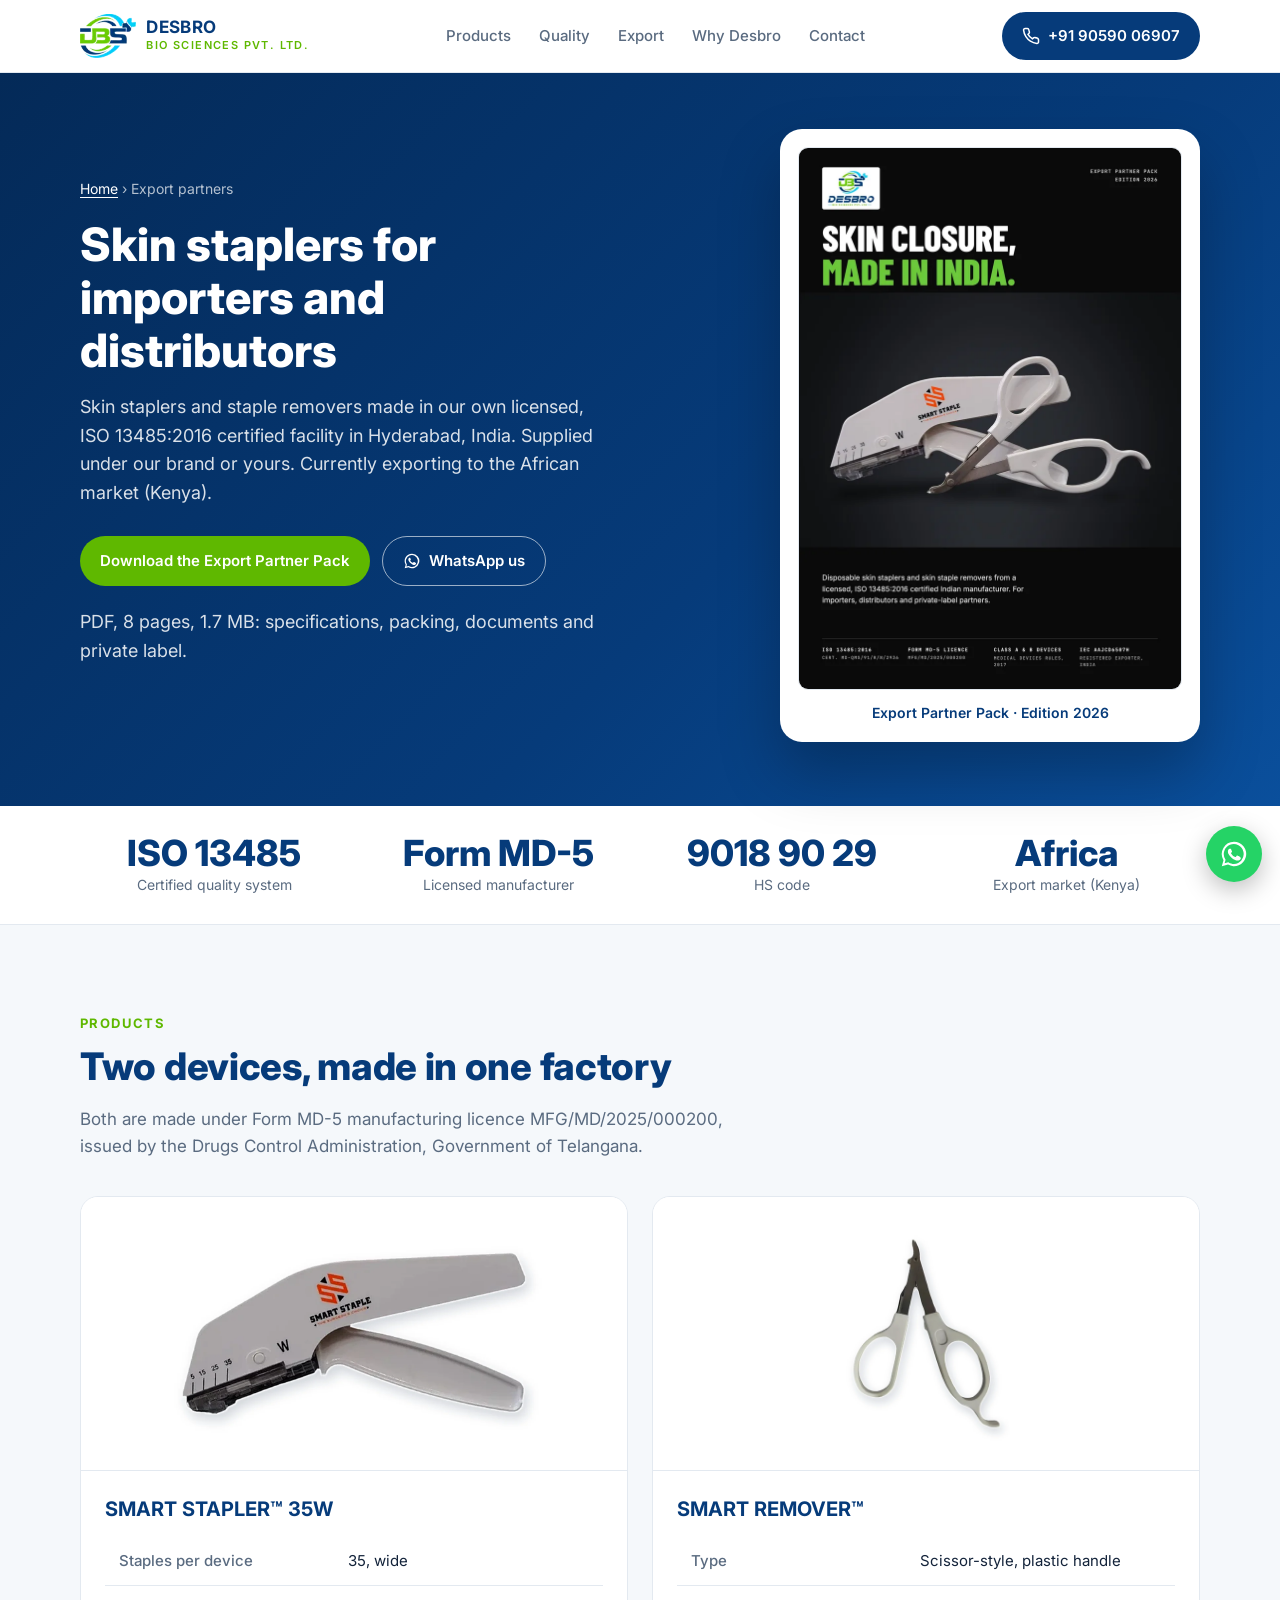
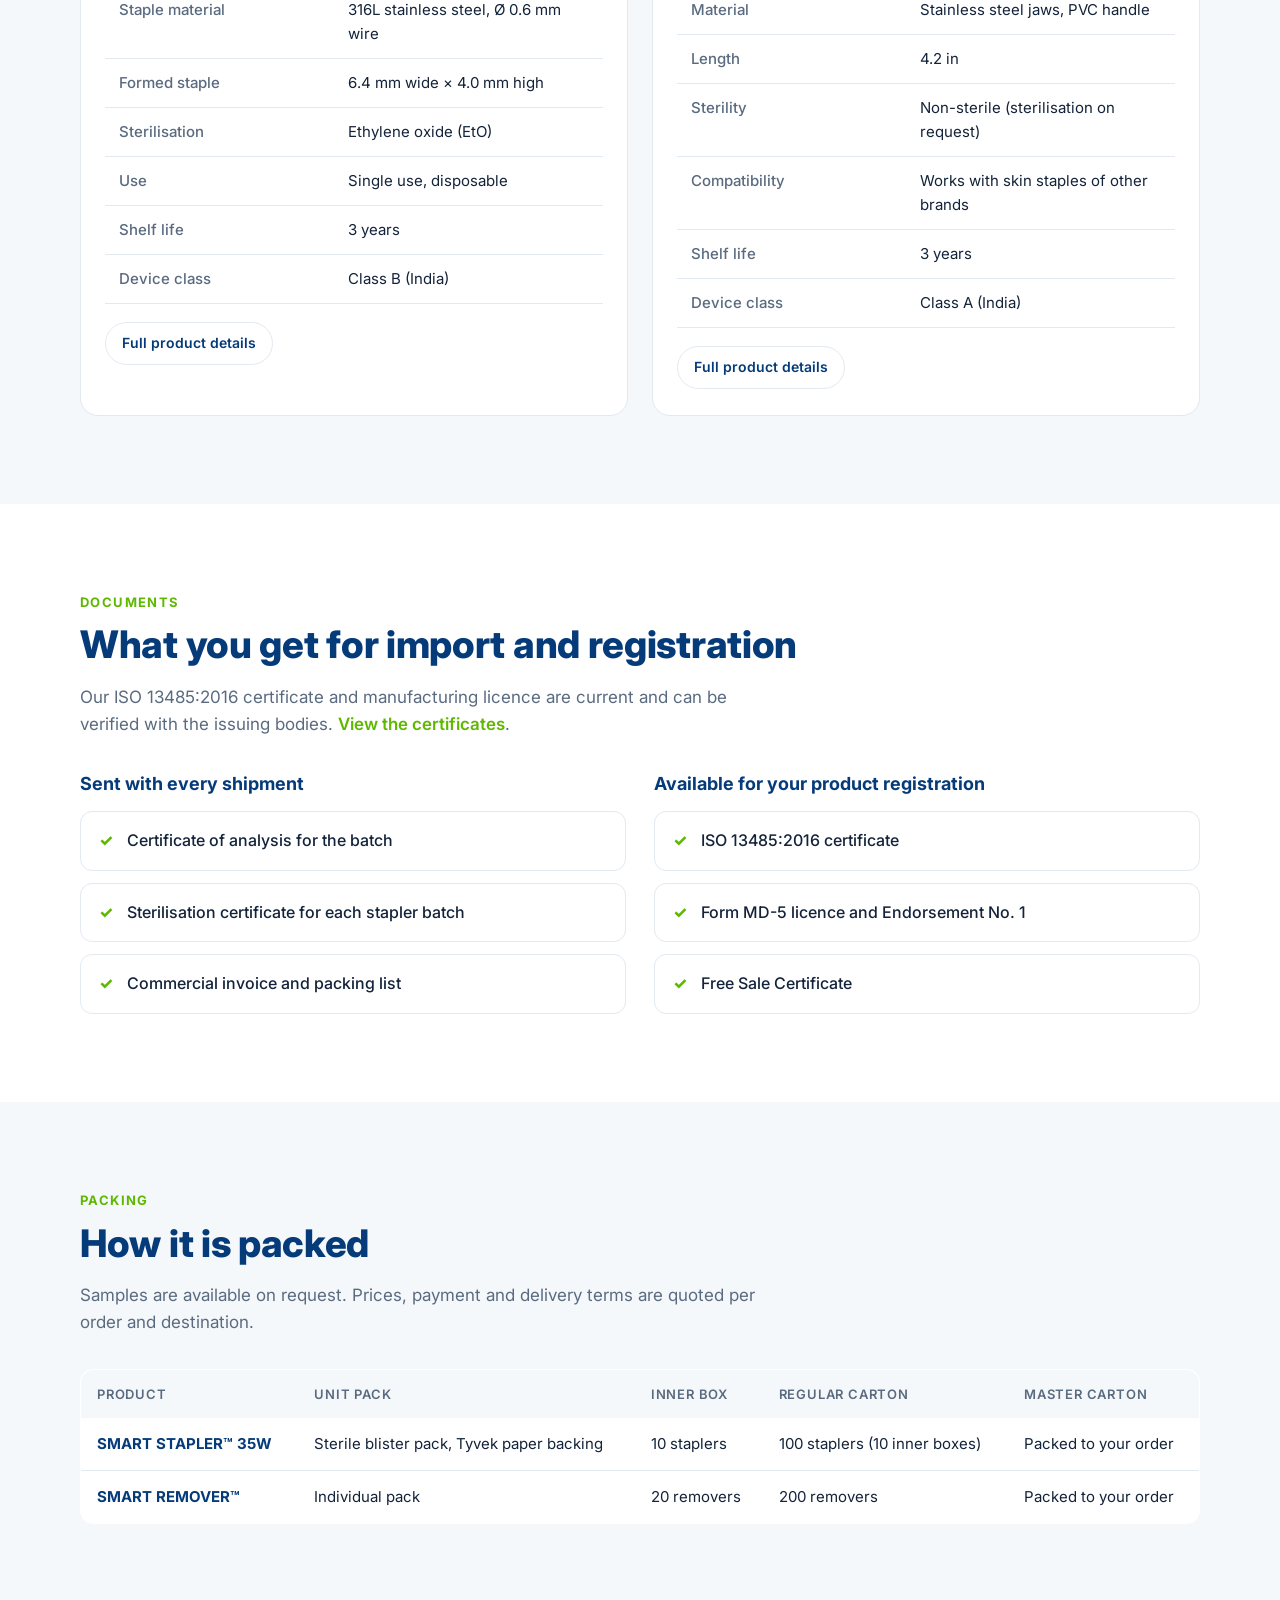
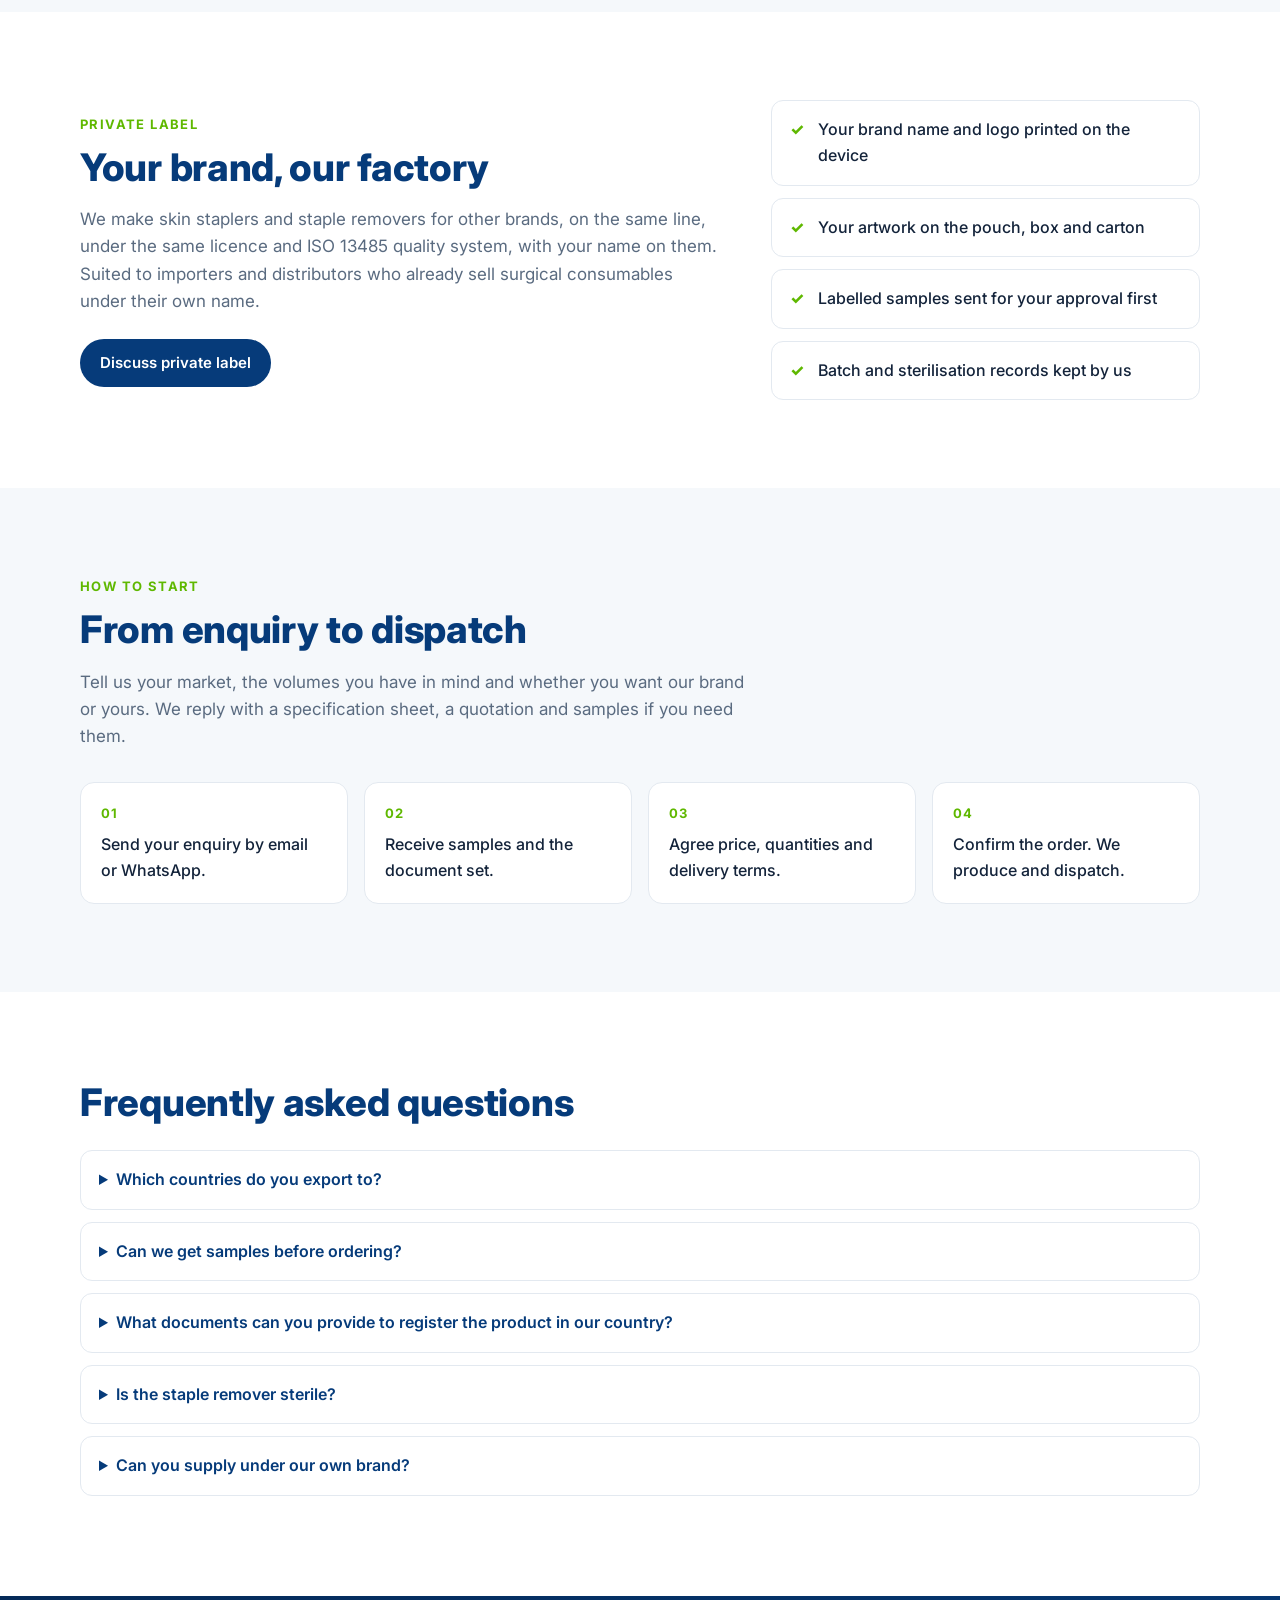
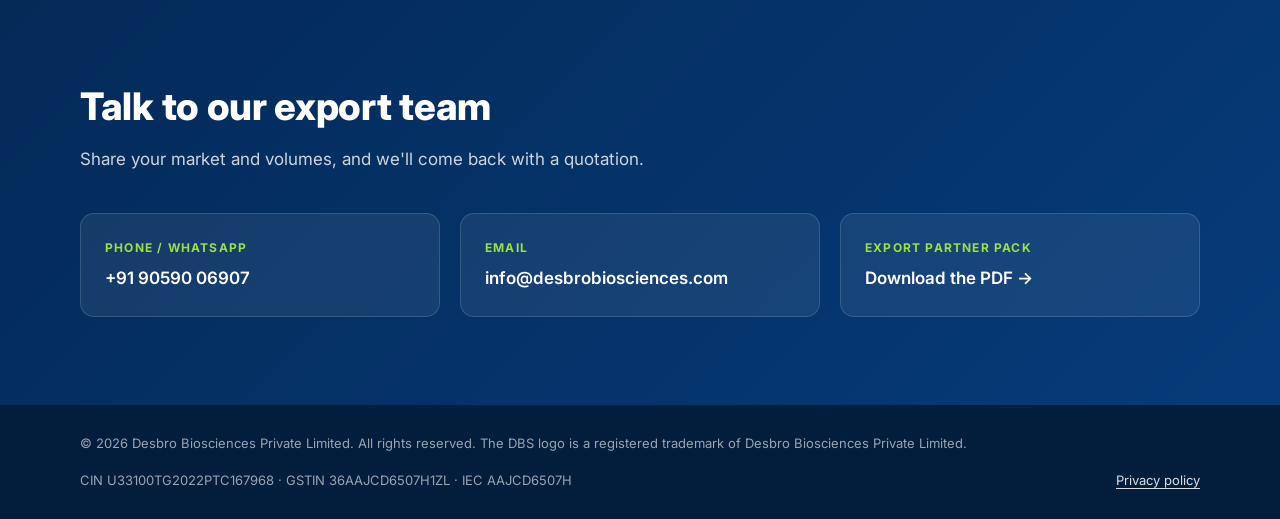
==== export/index.html @ ab7e8f8b "Add export page and partner pack; update specs from the Export Partner Pack - New /export/ page, Exp" ====
<!DOCTYPE html>
<html lang="en">
<head>
<meta charset="utf-8">
<meta name="viewport" content="width=device-width, initial-scale=1">
<title>Skin Stapler Exporter from India | Export Partners | Desbro Biosciences</title>
<meta name="description" content="Skin staplers and skin staple removers for importers and distributors, from a licensed, ISO 13485:2016 certified manufacturer in Hyderabad, India. Specifications, packing, export documents and private label.">
<link rel="canonical" href="https://desbrobiosciences.com/export/">
<meta property="og:title" content="Export partners | Desbro Biosciences">
<meta property="og:description" content="Skin staplers and staple removers from a licensed, ISO 13485:2016 certified Indian manufacturer. Download the Export Partner Pack.">
<meta property="og:url" content="https://desbrobiosciences.com/export/">
<meta property="og:type" content="website">
<meta property="og:image" content="https://desbrobiosciences.com/img/og-image.jpg">
<meta property="og:image:width" content="1200">
<meta property="og:image:height" content="630">
<meta name="twitter:card" content="summary_large_image">
<link rel="icon" href="/img/mark.webp">
<link rel="preconnect" href="https://fonts.googleapis.com">
<link rel="preconnect" href="https://fonts.gstatic.com" crossorigin>
<link href="https://fonts.googleapis.com/css2?family=Inter:wght@400;500;600;700;800&display=swap" rel="stylesheet">
<link rel="stylesheet" href="/style.css">
<script type="application/ld+json">{"@context":"https://schema.org","@type":"BreadcrumbList","itemListElement":[{"@type":"ListItem","position":1,"name":"Home","item":"https://desbrobiosciences.com/"},{"@type":"ListItem","position":2,"name":"Export partners","item":"https://desbrobiosciences.com/export/"}]}</script>
<style>
/* Export page only */
.x-dl{display:flex;gap:18px;align-items:center;margin-top:22px;font-size:14px;color:rgba(255,255,255,.7)}
.x-cover{background:#fff;border-radius:22px;padding:18px;box-shadow:0 30px 60px rgba(0,0,0,.25);display:block;max-width:420px;justify-self:end;transition:transform .2s}
.x-cover:hover{transform:translateY(-3px)}
.x-cover img{border-radius:10px;border:1px solid var(--line);width:100%}
.x-cover span{display:block;text-align:center;font-size:14px;font-weight:600;color:var(--navy);padding-top:12px}
.stats.x-facts span{display:block}
.x-pspec{margin-top:6px}
.x-pspec th{width:46%}
.x-note{font-size:14px;color:var(--muted);margin-top:14px}
.x-two{display:grid;grid-template-columns:1fr 1fr;gap:28px;margin-top:32px}
.x-two h3{font-size:18px;color:var(--navy);margin-bottom:12px}
.x-pack{width:100%;border-collapse:collapse;margin-top:32px;font-size:15px;background:#fff;border:1px solid var(--line);border-radius:14px;overflow:hidden}
.x-pack th,.x-pack td{padding:14px 16px;border-bottom:1px solid var(--line);text-align:left;vertical-align:top}
.x-pack thead th{background:var(--bg);font-size:13px;letter-spacing:.8px;text-transform:uppercase;color:var(--muted);font-weight:600}
.x-pack tbody th{color:var(--navy);font-weight:700}
.x-pack tr:last-child th,.x-pack tr:last-child td{border-bottom:0}
.x-steps{list-style:none;display:grid;grid-template-columns:repeat(4,1fr);gap:16px;margin-top:32px;counter-reset:s}
.x-steps li{border:1px solid var(--line);border-radius:14px;padding:20px;background:#fff;counter-increment:s;color:var(--ink);font-weight:500}
.x-steps li::before{content:"0" counter(s);display:block;font-size:13px;font-weight:700;letter-spacing:1px;color:var(--green);margin-bottom:8px}
.x-link{color:var(--green);font-weight:600}
@media(max-width:860px){.x-steps{grid-template-columns:1fr 1fr}.x-cover{justify-self:start;max-width:320px}}
@media(max-width:760px){.x-cover{max-width:230px;padding:10px;border-radius:16px}.x-cover span{font-size:12px;padding-top:8px}.x-two{grid-template-columns:1fr}
 .x-pack thead{display:none}.x-pack,.x-pack tbody,.x-pack tr,.x-pack th,.x-pack td{display:block;width:100%}
 .x-pack tr{padding:14px 16px;border-bottom:1px solid var(--line)}.x-pack th,.x-pack td{border:0;padding:2px 0}
 .x-pack td::before{content:attr(data-l)": ";color:var(--muted)}}
@media(max-width:520px){.x-steps{grid-template-columns:1fr}}
</style>
</head>
<body>
<header>
  <div class="wrap nav">
    <a class="brand" href="/"><img src="/img/mark.webp" alt="Desbro Biosciences logo"><div><b>DESBRO</b><small>Bio Sciences Pvt. Ltd.</small></div></a>
    <nav class="links" id="siteNav"><a href="/#products">Products</a><a href="/#quality">Quality</a><a href="/export/" aria-current="page">Export</a><a href="/#why">Why Desbro</a><a href="/#contact">Contact</a><a class="nav-mail" href="mailto:info@desbrobiosciences.com">Email us</a></nav>
    <div class="hq"><a class="hq-btn" href="tel:+919059006907" aria-label="Call Desbro"><svg viewBox="0 0 24 24" fill="none" stroke="currentColor" stroke-width="2" aria-hidden="true"><path d="M22 16.9v3a2 2 0 0 1-2.2 2 19.8 19.8 0 0 1-8.6-3.1 19.5 19.5 0 0 1-6-6A19.8 19.8 0 0 1 2.1 4.2 2 2 0 0 1 4.1 2h3a2 2 0 0 1 2 1.7c.1.9.4 1.8.7 2.7a2 2 0 0 1-.5 2.1L8 9.8a16 16 0 0 0 6 6l1.3-1.3a2 2 0 0 1 2.1-.4c.9.3 1.8.6 2.7.7a2 2 0 0 1 1.7 2z"/></svg></a><a class="hq-btn hq-wa" href="https://wa.me/919059006907?text=Hi%2C%20I%27m%20an%20importer%2Fdistributor%20interested%20in%20Desbro%20skin%20staplers%20for%20export." target="_blank" rel="noopener" aria-label="WhatsApp Desbro"><svg viewBox="0 0 32 32" aria-hidden="true"><path d="M16 3a13 13 0 0 0-11.2 19.6L3 29l6.6-1.7A13 13 0 1 0 16 3zm0 23.6c-2 0-4-.6-5.7-1.6l-.4-.2-3.9 1 1-3.8-.3-.4A10.6 10.6 0 1 1 16 26.6zm5.8-7.9c-.3-.2-1.9-.9-2.2-1-.3-.1-.5-.2-.7.2l-1 1.2c-.2.2-.4.2-.7.1a8.7 8.7 0 0 1-4.3-3.8c-.3-.6.3-.5 1-1.7.1-.2 0-.4 0-.5l-1-2.4c-.3-.6-.5-.5-.7-.5h-.6c-.2 0-.6.1-.9.4-.3.3-1.2 1.1-1.2 2.8s1.2 3.2 1.4 3.5c.2.2 2.4 3.7 5.8 5.1 2.2.9 3 1 4.1.8.7-.1 1.9-.8 2.2-1.5.3-.7.3-1.4.2-1.5l-.6-.4z"/></svg></a><button type="button" class="menu-btn" aria-label="Open menu" aria-expanded="false" aria-controls="siteNav"><span></span><span></span><span></span></button></div>
    <a class="btn btn-p" href="tel:+919059006907"><svg viewBox="0 0 24 24" fill="none" stroke="currentColor" stroke-width="2"><path d="M22 16.9v3a2 2 0 0 1-2.2 2 19.8 19.8 0 0 1-8.6-3.1 19.5 19.5 0 0 1-6-6A19.8 19.8 0 0 1 2.1 4.2 2 2 0 0 1 4.1 2h3a2 2 0 0 1 2 1.7c.1.9.4 1.8.7 2.7a2 2 0 0 1-.5 2.1L8 9.8a16 16 0 0 0 6 6l1.3-1.3a2 2 0 0 1 2.1-.4c.9.3 1.8.6 2.7.7a2 2 0 0 1 1.7 2z"/></svg><span>+91 90590 06907</span></a>
  </div>
</header>

<main>
<div class="phero">
  <div class="wrap">
    <div>
      <nav class="crumbs" aria-label="Breadcrumb"><a href="/">Home</a> › Export partners</nav>
      <h1>Skin staplers for importers and distributors</h1>
      <p>Skin staplers and staple removers made in our own licensed, ISO 13485:2016 certified facility in Hyderabad, India. Supplied under our brand or yours. Currently exporting to the African market (Kenya).</p>
      <div class="cta">
        <a class="btn btn-g" href="/docs/Desbro-Export-Partner-Pack.pdf" target="_blank" rel="noopener" download>Download the Export Partner Pack</a>
        <a class="btn btn-o" href="https://wa.me/919059006907?text=Hi%2C%20I%27m%20an%20importer%2Fdistributor%20interested%20in%20Desbro%20skin%20staplers%20for%20export." target="_blank" rel="noopener"><svg class="wai" viewBox="0 0 32 32" fill="currentColor" aria-hidden="true"><path d="M16 3a13 13 0 0 0-11.2 19.6L3 29l6.6-1.7A13 13 0 1 0 16 3zm0 23.6c-2 0-4-.6-5.7-1.6l-.4-.2-3.9 1 1-3.8-.3-.4A10.6 10.6 0 1 1 16 26.6zm5.8-7.9c-.3-.2-1.9-.9-2.2-1-.3-.1-.5-.2-.7.2l-1 1.2c-.2.2-.4.2-.7.1a8.7 8.7 0 0 1-4.3-3.8c-.3-.6.3-.5 1-1.7.1-.2 0-.4 0-.5l-1-2.4c-.3-.6-.5-.5-.7-.5h-.6c-.2 0-.6.1-.9.4-.3.3-1.2 1.1-1.2 2.8s1.2 3.2 1.4 3.5c.2.2 2.4 3.7 5.8 5.1 2.2.9 3 1 4.1.8.7-.1 1.9-.8 2.2-1.5.3-.7.3-1.4.2-1.5l-.6-.4z"/></svg>WhatsApp us</a>
      </div>
      <p class="x-dl">PDF, 8 pages, 1.7 MB: specifications, packing, documents and private label.</p>
    </div>
    <a class="x-cover" href="/docs/Desbro-Export-Partner-Pack.pdf" target="_blank" rel="noopener"><img src="/img/export-pack-cover.webp" alt="Cover of the Desbro Export Partner Pack, Edition 2026" width="384" height="543"><span>Export Partner Pack · Edition 2026</span></a>
  </div>
</div>

<div class="stats x-facts">
  <div class="wrap">
    <div><b>ISO 13485</b><span>Certified quality system</span></div>
    <div><b>Form MD-5</b><span>Licensed manufacturer</span></div>
    <div><b>9018 90 29</b><span>HS code</span></div>
    <div><b>Africa</b><span>Export market (Kenya)</span></div>
  </div>
</div>

<section class="products">
  <div class="wrap">
    <div class="eyebrow">Products</div>
    <h2>Two devices, made in one factory</h2>
    <p class="lead">Both are made under Form MD-5 manufacturing licence MFG/MD/2025/000200, issued by the Drugs Control Administration, Government of Telangana.</p>
    <div class="pgrid">
      <article class="pcard">
        <div class="pimgs one"><img src="/img/smart-stapler-wide.webp" alt="Desbro SMART STAPLER™ 35W skin stapler" loading="lazy"></div>
        <div class="b">
          <h3><a href="/skin-stapler/">SMART STAPLER™ 35W</a></h3>
          <table class="spec x-pspec"><tbody>
            <tr><th>Staples per device</th><td>35, wide</td></tr>
            <tr><th>Staple material</th><td>316L stainless steel, Ø 0.6 mm wire</td></tr>
            <tr><th>Formed staple</th><td>6.4 mm wide × 4.0 mm high</td></tr>
            <tr><th>Sterilisation</th><td>Ethylene oxide (EtO)</td></tr>
            <tr><th>Use</th><td>Single use, disposable</td></tr>
            <tr><th>Shelf life</th><td>3 years</td></tr>
            <tr><th>Device class</th><td>Class B (India)</td></tr>
          </tbody></table>
          <div class="pact"><a class="btn btn-l sm" href="/skin-stapler/">Full product details</a></div>
        </div>
      </article>
      <article class="pcard">
        <div class="pimgs one"><img src="/img/staple-remover-2.webp" alt="Desbro SMART REMOVER™ skin staple remover" loading="lazy"></div>
        <div class="b">
          <h3><a href="/skin-staple-remover/">SMART REMOVER™</a></h3>
          <table class="spec x-pspec"><tbody>
            <tr><th>Type</th><td>Scissor-style, plastic handle</td></tr>
            <tr><th>Material</th><td>Stainless steel jaws, PVC handle</td></tr>
            <tr><th>Length</th><td>4.2 in</td></tr>
            <tr><th>Sterility</th><td>Non-sterile (sterilisation on request)</td></tr>
            <tr><th>Compatibility</th><td>Works with skin staples of other brands</td></tr>
            <tr><th>Shelf life</th><td>3 years</td></tr>
            <tr><th>Device class</th><td>Class A (India)</td></tr>
          </tbody></table>
          <div class="pact"><a class="btn btn-l sm" href="/skin-staple-remover/">Full product details</a></div>
        </div>
      </article>
    </div>
  </div>
</section>

<section>
  <div class="wrap">
    <div class="eyebrow">Documents</div>
    <h2>What you get for import and registration</h2>
    <p class="lead">Our ISO 13485:2016 certificate and manufacturing licence are current and can be verified with the issuing bodies. <a class="x-link" href="/#quality">View the certificates</a>.</p>
    <div class="x-two">
      <div>
        <h3>Sent with every shipment</h3>
        <ul class="ticks">
          <li>Certificate of analysis for the batch</li>
          <li>Sterilisation certificate for each stapler batch</li>
          <li>Commercial invoice and packing list</li>
        </ul>
      </div>
      <div>
        <h3>Available for your product registration</h3>
        <ul class="ticks">
          <li>ISO 13485:2016 certificate</li>
          <li>Form MD-5 licence and Endorsement No. 1</li>
          <li>Free Sale Certificate</li>
        </ul>
      </div>
    </div>
  </div>
</section>

<section class="soft">
  <div class="wrap">
    <div class="eyebrow">Packing</div>
    <h2>How it is packed</h2>
    <p class="lead">Samples are available on request. Prices, payment and delivery terms are quoted per order and destination.</p>
    <table class="x-pack">
      <thead><tr><th>Product</th><th>Unit pack</th><th>Inner box</th><th>Regular carton</th><th>Master carton</th></tr></thead>
      <tbody>
        <tr><th>SMART STAPLER™ 35W</th><td data-l="Unit pack">Sterile blister pack, Tyvek paper backing</td><td data-l="Inner box">10 staplers</td><td data-l="Regular carton">100 staplers (10 inner boxes)</td><td data-l="Master carton">Packed to your order</td></tr>
        <tr><th>SMART REMOVER™</th><td data-l="Unit pack">Individual pack</td><td data-l="Inner box">20 removers</td><td data-l="Regular carton">200 removers</td><td data-l="Master carton">Packed to your order</td></tr>
      </tbody>
    </table>
  </div>
</section>

<section id="private-label">
  <div class="wrap oem">
    <div>
      <div class="eyebrow">Private label</div>
      <h2>Your brand, our factory</h2>
      <p class="lead">We make skin staplers and staple removers for other brands, on the same line, under the same licence and ISO 13485 quality system, with your name on them. Suited to importers and distributors who already sell surgical consumables under their own name.</p>
      <a class="btn btn-p" href="mailto:info@desbrobiosciences.com?subject=Private%20label%20enquiry">Discuss private label</a>
    </div>
    <ul class="ticks">
      <li>Your brand name and logo printed on the device</li>
      <li>Your artwork on the pouch, box and carton</li>
      <li>Labelled samples sent for your approval first</li>
      <li>Batch and sterilisation records kept by us</li>
    </ul>
  </div>
</section>

<section class="soft">
  <div class="wrap">
    <div class="eyebrow">How to start</div>
    <h2>From enquiry to dispatch</h2>
    <p class="lead">Tell us your market, the volumes you have in mind and whether you want our brand or yours. We reply with a specification sheet, a quotation and samples if you need them.</p>
    <ol class="x-steps">
      <li>Send your enquiry by email or WhatsApp.</li>
      <li>Receive samples and the document set.</li>
      <li>Agree price, quantities and delivery terms.</li>
      <li>Confirm the order. We produce and dispatch.</li>
    </ol>
  </div>
</section>

<section>
  <div class="wrap">
    <h2>Frequently asked questions</h2>
    <div class="faq" style="margin-top:24px">
      <details><summary>Which countries do you export to?</summary><p>We export to the African market, currently to Kenya. We welcome enquiries from importers and distributors in other markets. Tell us your country and requirements.</p></details>
      <details><summary>Can we get samples before ordering?</summary><p>Yes. Samples are available on request, along with the document set for evaluation.</p></details>
      <details><summary>What documents can you provide to register the product in our country?</summary><p>Copies of our ISO 13485:2016 certificate, Form MD-5 manufacturing licence and endorsement, and a Free Sale Certificate. A certificate of analysis and a sterilisation certificate are sent with every stapler batch.</p></details>
      <details><summary>Is the staple remover sterile?</summary><p>The SMART REMOVER™ is supplied non-sterile as standard. Sterilisation can be done on request.</p></details>
      <details><summary>Can you supply under our own brand?</summary><p>Yes. We print your brand and logo on the device and your artwork on the pouch, box and carton. Manufacturer details stay on the label as the regulations require.</p></details>
    </div>
  </div>
</section>

<section id="enquire" class="contact">
  <div class="wrap">
    <h2>Talk to our export team</h2>
    <p class="lead">Share your market and volumes, and we'll come back with a quotation.</p>
    <div class="cgrid">
      <a class="citem" href="https://wa.me/919059006907?text=Hi%2C%20I%27m%20an%20importer%2Fdistributor%20interested%20in%20Desbro%20skin%20staplers%20for%20export." target="_blank" rel="noopener"><small>Phone / WhatsApp</small><b>+91 90590 06907</b></a>
      <a class="citem" href="mailto:info@desbrobiosciences.com?subject=Export%20enquiry"><small>Email</small><b>info@desbrobiosciences.com</b></a>
      <a class="citem" href="/docs/Desbro-Export-Partner-Pack.pdf" target="_blank" rel="noopener"><small>Export Partner Pack</small><b>Download the PDF →</b></a>
    </div>
  </div>
</section>
</main>

<footer>
  <div class="wrap">
    <span>© <span id="y">2026</span> Desbro Biosciences Private Limited. All rights reserved. The DBS logo is a registered trademark of Desbro Biosciences Private Limited.</span>
    <span>CIN U33100TG2022PTC167968 · GSTIN 36AAJCD6507H1ZL · IEC AAJCD6507H</span>
    <span><a href="/privacy-policy/">Privacy policy</a></span>
  </div>
</footer>
<a class="wa" href="https://wa.me/919059006907?text=Hi%2C%20I%27m%20an%20importer%2Fdistributor%20interested%20in%20Desbro%20skin%20staplers%20for%20export." target="_blank" rel="noopener" aria-label="Chat on WhatsApp"><svg viewBox="0 0 32 32"><path d="M16 3a13 13 0 0 0-11.2 19.6L3 29l6.6-1.7A13 13 0 1 0 16 3zm0 23.6c-2 0-4-.6-5.7-1.6l-.4-.2-3.9 1 1-3.8-.3-.4A10.6 10.6 0 1 1 16 26.6zm5.8-7.9c-.3-.2-1.9-.9-2.2-1-.3-.1-.5-.2-.7.2l-1 1.2c-.2.2-.4.2-.7.1a8.7 8.7 0 0 1-4.3-3.8c-.3-.6.3-.5 1-1.7.1-.2 0-.4 0-.5l-1-2.4c-.3-.6-.5-.5-.7-.5h-.6c-.2 0-.6.1-.9.4-.3.3-1.2 1.1-1.2 2.8s1.2 3.2 1.4 3.5c.2.2 2.4 3.7 5.8 5.1 2.2.9 3 1 4.1.8.7-.1 1.9-.8 2.2-1.5.3-.7.3-1.4.2-1.5l-.6-.4z"/></svg></a>
<script>document.getElementById('y').textContent=new Date().getFullYear();</script>
<script src="/site.js" defer></script>
</body>
</html>
---- style.css ----
:root{--navy:#063b7a;--navy-d:#042a58;--green:#5fb800;--cyan:#00b8ec;--ink:#13233a;--muted:#5a6b80;--bg:#f5f8fb;--line:#e3e9f0;--r:14px}
*{box-sizing:border-box;margin:0;padding:0}
html{scroll-behavior:smooth;background:linear-gradient(#fff 50%,#031d3d 50%)}
body{font-family:Inter,system-ui,-apple-system,Segoe UI,Roboto,sans-serif;color:var(--ink);background:#fff;line-height:1.6;-webkit-font-smoothing:antialiased}
img{max-width:100%;display:block}
a{color:inherit;text-decoration:none}
.wrap{max-width:1160px;margin:0 auto;padding:0 20px}
/* header */
header{position:sticky;top:0;z-index:20;background:rgba(255,255,255,.94);backdrop-filter:blur(8px);border-bottom:1px solid var(--line)}
.nav{display:flex;align-items:center;justify-content:space-between;height:72px;gap:16px}
.brand{display:flex;align-items:center;gap:10px}
.brand img{height:44px;width:auto}
.brand b{display:block;font-size:17px;color:var(--navy);letter-spacing:.3px;line-height:1.1}
.brand small{display:block;font-size:11px;font-weight:600;color:var(--green);letter-spacing:1.4px;text-transform:uppercase}
.links{display:flex;gap:28px;font-weight:500;font-size:15px;color:var(--muted)}
.links a:hover{color:var(--navy)}
.btn{display:inline-flex;align-items:center;gap:8px;padding:12px 20px;border-radius:999px;font-weight:600;font-size:15px;transition:.2s}
.btn-p{background:var(--navy);color:#fff}.btn-p:hover{background:var(--navy-d)}
.btn-g{background:var(--green);color:#fff}.btn-g:hover{filter:brightness(.93)}
.btn-o{border:1.5px solid rgba(255,255,255,.6);color:#fff}.btn-o:hover{background:rgba(255,255,255,.1)}
.btn svg{width:18px;height:18px}
@media(max-width:860px){.links{display:none}.nav .btn span{display:none}.nav .btn{padding:11px}}
/* hero */
.hero{background:radial-gradient(1200px 500px at 85% -10%,rgba(0,184,236,.35),transparent 60%),linear-gradient(135deg,var(--navy-d),var(--navy) 60%,#0a4f9c);color:#fff;overflow:hidden}
.hero .wrap{display:grid;grid-template-columns:1.15fr .85fr;gap:48px;align-items:center;padding-top:80px;padding-bottom:88px}
.tag{display:inline-block;font-size:13px;font-weight:600;letter-spacing:1.2px;text-transform:uppercase;color:#bff36b;margin-bottom:18px}
.hero h1{font-size:clamp(32px,5vw,52px);line-height:1.12;font-weight:800;letter-spacing:-.5px;margin-bottom:20px}
.hero h1 em{font-style:normal;color:#9be23a}
.hero p{font-size:18px;color:rgba(255,255,255,.82);max-width:540px;margin-bottom:32px}
.cta{display:flex;gap:12px;flex-wrap:wrap}
.hero-card{background:#fff;border-radius:22px;padding:28px;box-shadow:0 30px 60px rgba(0,0,0,.25);display:grid;grid-template-columns:1fr 1fr;gap:14px}
.hero-card img{border-radius:12px;aspect-ratio:1;object-fit:cover;background:#fff;border:1px solid var(--line)}
@media(max-width:860px){.hero .wrap{grid-template-columns:1fr;padding-top:56px;padding-bottom:64px}.hero-card{max-width:420px}}
/* sections */
section{padding:88px 0}
.eyebrow{font-size:13px;font-weight:700;letter-spacing:1.4px;text-transform:uppercase;color:var(--green);margin-bottom:10px}
h2{font-size:clamp(26px,3.4vw,38px);line-height:1.2;font-weight:800;color:var(--navy);letter-spacing:-.3px;margin-bottom:16px}
.lead{font-size:17px;color:var(--muted);max-width:680px}
.about{display:grid;grid-template-columns:1fr 1fr;gap:56px;align-items:center}
.about-logo{background:var(--bg);border-radius:22px;padding:48px;display:flex;align-items:center;justify-content:center}
.facts{display:grid;grid-template-columns:repeat(3,1fr);gap:14px;margin-top:28px}
.fact{border:1px solid var(--line);border-radius:var(--r);padding:16px}
.fact b{display:block;font-size:15px;color:var(--navy)}
.fact span{font-size:13px;color:var(--muted)}
@media(max-width:860px){.about{grid-template-columns:1fr;gap:32px}.facts{grid-template-columns:1fr 1fr}}
.products{background:var(--bg)}
.cat{margin-top:44px}
.cat h3{font-size:20px;color:var(--ink);font-weight:700;display:flex;align-items:center;gap:10px;margin-bottom:18px}
.cat h3::before{content:"";width:6px;height:22px;border-radius:3px;background:linear-gradient(var(--green),var(--cyan))}
.grid{display:grid;grid-template-columns:repeat(auto-fill,minmax(240px,1fr));gap:20px}
.card{background:#fff;border:1px solid var(--line);border-radius:var(--r);overflow:hidden;display:flex;flex-direction:column;transition:.2s}
.card:hover{transform:translateY(-3px);box-shadow:0 14px 30px rgba(6,59,122,.1)}
.card img{aspect-ratio:1;object-fit:contain;padding:16px;background:#fff}
.card .b{padding:16px 18px 20px;border-top:1px solid var(--line);display:flex;flex-direction:column;flex:1}
.card h4{font-size:16px;color:var(--navy);margin-bottom:6px}
.card p{font-size:14px;color:var(--muted);flex:1}
.card a{margin-top:14px;font-size:14px;font-weight:600;color:var(--green)}
.why{display:grid;grid-template-columns:repeat(4,1fr);gap:20px;margin-top:40px}
.why div{padding:24px;border-radius:var(--r);border:1px solid var(--line)}
.why i{display:flex;width:44px;height:44px;border-radius:12px;align-items:center;justify-content:center;background:rgba(95,184,0,.12);color:var(--green);margin-bottom:14px}
.why i svg{width:22px;height:22px}
.why h4{font-size:16px;color:var(--navy);margin-bottom:6px}
.why p{font-size:14px;color:var(--muted)}
@media(max-width:860px){.why{grid-template-columns:1fr 1fr}}
@media(max-width:520px){.why,.facts{grid-template-columns:1fr}.grid{grid-template-columns:1fr 1fr;gap:12px}.card .b{padding:12px 12px 14px}.card h4{font-size:14px}.card p{font-size:13px}.card img{padding:10px}}
.contact{background:linear-gradient(135deg,var(--navy-d),var(--navy));color:#fff}
.contact h2{color:#fff}.contact .lead{color:rgba(255,255,255,.8)}
.cgrid{display:grid;grid-template-columns:repeat(3,1fr);gap:20px;margin-top:40px}
.citem{background:rgba(255,255,255,.07);border:1px solid rgba(255,255,255,.14);border-radius:var(--r);padding:24px;display:block;transition:.2s}
a.citem:hover{background:rgba(255,255,255,.12)}
.citem small{display:block;font-size:12px;letter-spacing:1.2px;text-transform:uppercase;color:#9be23a;font-weight:700;margin-bottom:8px}
.citem b{font-size:17px;font-weight:600;word-break:break-word}
.citem p{font-size:15px;color:rgba(255,255,255,.85)}
@media(max-width:860px){.cgrid{grid-template-columns:1fr}}
footer{background:#031d3d;color:rgba(255,255,255,.6);font-size:13px;padding:28px 0}
footer .wrap{display:flex;justify-content:space-between;gap:16px;flex-wrap:wrap}
footer a{color:rgba(255,255,255,.85);text-decoration:underline;text-underline-offset:3px}
footer a:hover{color:#fff}
.phero.slim .wrap{grid-template-columns:1fr;padding-top:40px;padding-bottom:44px}
.phero.slim p{margin-bottom:0}
.legal{max-width:720px}
.legal h2{font-size:22px;margin:32px 0 10px}
.legal h2:first-child{margin-top:0}
.legal a{color:var(--green);font-weight:600}
.wa{position:fixed;right:18px;bottom:18px;width:56px;height:56px;border-radius:50%;background:#25d366;display:flex;align-items:center;justify-content:center;box-shadow:0 8px 24px rgba(0,0,0,.25);z-index:30}
.wa svg{width:30px;height:30px;fill:#fff}
.hero{position:relative}
#fx{position:absolute;inset:0;width:100%;height:100%;display:block;pointer-events:none}
.hero .wrap{position:relative;z-index:1}
.hero-card{transition:transform .25s ease-out;will-change:transform}

.btn.sm{padding:9px 16px;font-size:14px}
.btn-l{border:1.5px solid var(--line);color:var(--navy);background:#fff}.btn-l:hover{border-color:var(--navy)}
.hero-card-3{grid-template-columns:1fr 1fr;grid-template-rows:auto auto}
.hero-card-3 .big{grid-column:1/3;aspect-ratio:16/9;object-fit:contain}
.stats{background:#fff;border-bottom:1px solid var(--line)}
.stats .wrap{display:grid;grid-template-columns:repeat(4,1fr);gap:16px;padding-top:28px;padding-bottom:28px;text-align:center}
.stats b{display:block;font-size:clamp(26px,3.4vw,36px);font-weight:800;color:var(--navy);line-height:1.1}
.stats span{font-size:14px;color:var(--muted)}
@media(max-width:620px){.stats .wrap{grid-template-columns:1fr 1fr;row-gap:22px}}
.pgrid{display:grid;grid-template-columns:1fr 1fr;gap:24px;margin-top:36px}
.pcard{background:#fff;border:1px solid var(--line);border-radius:18px;overflow:hidden;display:flex;flex-direction:column}
.pimgs{display:grid;grid-template-columns:1fr 1fr;gap:1px;background:var(--line)}
.pimgs.one{grid-template-columns:1fr}
.pimgs img{background:#fff;aspect-ratio:1;object-fit:contain;padding:18px;width:100%}
.pimgs.one img{aspect-ratio:2/1}
.pcard .b{padding:22px 24px 26px;border-top:1px solid var(--line);flex:1;display:flex;flex-direction:column}
.pcard h3{font-size:20px;color:var(--navy);margin-bottom:6px}
.pcard p{color:var(--muted);flex:1}
.pact{display:flex;gap:10px;flex-wrap:wrap;margin-top:18px}
@media(max-width:760px){.pgrid{grid-template-columns:1fr}}
.certs{display:grid;grid-template-columns:repeat(auto-fit,minmax(260px,1fr));gap:20px;margin-top:32px}
.cert{display:flex;gap:16px;border:1px solid var(--line);border-radius:16px;padding:22px}
.seal{flex:none;width:48px;height:48px;border-radius:50%;background:linear-gradient(135deg,var(--green),var(--cyan));color:#fff;font-weight:800;display:flex;align-items:center;justify-content:center;font-size:20px}
.cert h4{font-size:17px;color:var(--navy)}
.cert p{font-size:14px;color:var(--muted)}
.cert .no{margin-top:6px;color:var(--ink);font-weight:600}
.clink{display:inline-block;margin-top:8px;font-size:14px;font-weight:600;color:var(--green)}
.ph{display:inline-block;margin-top:6px;font-size:12px;font-weight:600;color:#a15c00;background:#fff4e0;border:1px dashed #e0a040;border-radius:6px;padding:2px 8px}
@media(max-width:760px){.certs{grid-template-columns:1fr}}
.sub{font-size:20px;color:var(--ink);margin:48px 0 16px}
.fgrid{display:grid;grid-template-columns:repeat(4,1fr);gap:14px}
.fgrid figure{margin:0;border-radius:14px;overflow:hidden;border:1px solid var(--line)}
.fgrid img{aspect-ratio:4/3;object-fit:cover;width:100%}
.fgrid figcaption{font-size:13px;color:var(--muted);padding:8px 12px}
.phbox{aspect-ratio:4/3;display:flex;align-items:center;justify-content:center;background:#fff4e0;border:1.5px dashed #e0a040 !important;color:#a15c00;font-size:13px;font-weight:600;text-align:center;padding:10px}
@media(max-width:860px){.fgrid{grid-template-columns:1fr 1fr}}
.soft{background:var(--bg)}
.soft .why div{background:#fff}
.oem{display:grid;grid-template-columns:1.2fr .8fr;gap:48px;align-items:center}
.oem .lead{margin-bottom:24px}
.oem-link{margin-top:16px;font-size:15px}
.oem-link a{color:var(--green);font-weight:600}
.ticks{list-style:none;display:grid;gap:12px}
.ticks li{padding:16px 18px 16px 46px;border:1px solid var(--line);border-radius:12px;position:relative;font-weight:500}
.ticks li::before{content:"✓";position:absolute;left:18px;color:var(--green);font-weight:800}
@media(max-width:860px){.oem{grid-template-columns:1fr;gap:28px}}
#oem{background:var(--bg)}
.paths{display:grid;grid-template-columns:1fr 1fr;gap:20px;margin-top:32px}
.path{border:1px solid var(--line);border-radius:18px;padding:28px}
.path h3{font-size:20px;color:var(--navy);margin-bottom:8px}
.path p{color:var(--muted)}
.path.dark{background:linear-gradient(135deg,var(--navy-d),var(--navy));border:none;color:#fff}
.path.dark h3{color:#fff}.path.dark p{color:rgba(255,255,255,.8)}
@media(max-width:760px){.paths{grid-template-columns:1fr}}

.pending{display:none}
body.preview .pending{display:revert}
.crumbs{font-size:14px;color:rgba(255,255,255,.7);margin-bottom:18px}
.crumbs a{color:#fff;text-decoration:underline;text-underline-offset:3px}
.phero{background:linear-gradient(135deg,var(--navy-d),var(--navy) 60%,#0a4f9c);color:#fff}
.phero .wrap{display:grid;grid-template-columns:1fr 1fr;gap:48px;align-items:center;padding-top:56px;padding-bottom:64px}
.phero h1{font-size:clamp(30px,4.4vw,46px);line-height:1.15;font-weight:800;margin-bottom:16px}
.phero p{font-size:18px;color:rgba(255,255,255,.85);margin-bottom:28px;max-width:540px}
.gallery{background:#fff;border-radius:22px;padding:20px;display:grid;gap:12px;grid-template-columns:1fr 1fr;box-shadow:0 30px 60px rgba(0,0,0,.25)}
.gallery img{aspect-ratio:1;object-fit:contain;border:1px solid var(--line);border-radius:12px;width:100%}
.gallery.one{grid-template-columns:1fr}.gallery.one img{aspect-ratio:4/3}
@media(max-width:860px){.phero .wrap{grid-template-columns:1fr}}
.cols{display:grid;grid-template-columns:1fr 1fr;gap:40px;margin-top:28px}
@media(max-width:760px){.cols{grid-template-columns:1fr}}
.spec{width:100%;border-collapse:collapse;font-size:15px}
.spec th,.spec td{text-align:left;padding:12px 14px;border-bottom:1px solid var(--line);vertical-align:top}
.spec th{width:40%;color:var(--muted);font-weight:500}
.faq details{border:1px solid var(--line);border-radius:12px;padding:16px 18px;margin-bottom:12px;background:#fff}
.faq summary{font-weight:600;color:var(--navy);cursor:pointer}
.faq p{color:var(--muted);margin-top:10px}
.prose p{color:var(--muted);margin-bottom:14px}
.prose ul{color:var(--muted);padding-left:20px;margin-bottom:14px}
h3.h{font-size:20px;color:var(--navy);margin-bottom:14px}
.related{display:flex;gap:16px;align-items:center;border:1px solid var(--line);border-radius:16px;padding:16px;background:#fff;max-width:520px}
.related img{width:96px;height:96px;object-fit:contain}
.related b{color:var(--navy)}
.pcard h3 a:hover{text-decoration:underline}
.fgrid.bento{grid-template-columns:1.55fr 1fr;grid-template-areas:"a b" "c b";gap:16px}
.bento figure{position:relative;margin:0;border-radius:18px;overflow:hidden;border:none;box-shadow:0 18px 40px rgba(6,59,122,.12)}
.bento img{width:100%;height:100%;object-fit:cover;aspect-ratio:auto;display:block}
.bento .fa{grid-area:a;aspect-ratio:16/9}
.bento .fb{grid-area:b}
.bento .fc{grid-area:c;aspect-ratio:950/288;background:#f3d9bd}
.bento .fc img{object-fit:contain}
.bento figcaption{position:absolute;left:12px;bottom:12px;right:12px;padding:0;color:#fff;font-size:13px;font-weight:600;text-shadow:0 1px 8px rgba(0,0,0,.6)}
.bento .fa::after,.bento .fb::after{content:"";position:absolute;inset:auto 0 0 0;height:45%;background:linear-gradient(transparent,rgba(4,30,60,.55));pointer-events:none}
.bento figcaption{z-index:1}
.bento .fc figcaption{display:none}
@media(max-width:760px){.fgrid.bento{grid-template-columns:1fr;grid-template-areas:"a" "b" "c"}.bento .fb{aspect-ratio:3/4}}
.bento figure{min-width:0}
.fgrid.bento{grid-template-columns:minmax(0,1.55fr) minmax(0,1fr)}
@media(max-width:760px){.fgrid.bento{grid-template-columns:minmax(0,1fr)}}
button.clink{background:none;border:0;padding:0;font:inherit;font-size:14px;font-weight:600;color:var(--green);cursor:pointer;margin-top:8px}
button.clink:hover,a.clink:hover{text-decoration:underline}
.cert .no{margin-top:8px;font-size:14px;font-weight:600;color:var(--ink);font-variant-numeric:tabular-nums;letter-spacing:.2px}
.tm{display:flex;align-items:center;gap:14px;margin-top:20px;border:1px solid var(--line);border-radius:14px;padding:14px 20px;background:var(--bg)}
.tmr{flex:none;width:34px;height:34px;border-radius:50%;background:#fff;border:1px solid var(--line);display:flex;align-items:center;justify-content:center;color:var(--navy);font-weight:700}
.tm p{font-size:14px;color:var(--muted)}
.tm b{color:var(--navy);margin-right:6px}
.tmn{display:inline-block;margin-left:6px;font-weight:600;color:var(--ink)}
.cm{position:fixed;inset:0;z-index:100;background:rgba(3,20,42,.72);display:flex;align-items:center;justify-content:center;padding:24px}
.cm[hidden]{display:none}
.cm-box{background:#fff;border-radius:16px;width:min(860px,100%);max-height:100%;display:flex;flex-direction:column;overflow:hidden;box-shadow:0 30px 80px rgba(0,0,0,.4)}
.cm-head{display:flex;align-items:center;gap:14px;padding:14px 16px 14px 22px;border-bottom:1px solid var(--line)}
.cm-title{font-size:16px;color:var(--navy);flex:1;margin:0}
.cm-dl{font-size:14px;font-weight:600;color:var(--green);white-space:nowrap}
.cm-close{flex:none;width:40px;height:40px;border-radius:50%;border:1px solid var(--line);background:#fff;font-size:24px;line-height:1;color:var(--ink);cursor:pointer}
.cm-close:hover{background:var(--bg)}
.cm-body{overflow:auto;padding:18px;background:#eef2f6;display:grid;gap:14px;-webkit-overflow-scrolling:touch}
.cm-body img{width:100%;height:auto;background:#fff;border-radius:6px;box-shadow:0 4px 16px rgba(0,0,0,.12)}
body.modal-open{overflow:hidden}
.bento .fc{aspect-ratio:1700/478;background:#d6dfe8}
@media(max-width:620px){.cm{padding:0}.cm-box{border-radius:0;height:100%}.cm-head{padding:10px 10px 10px 16px}.cm-body{padding:10px}.tm{align-items:flex-start}}
.cm-body{flex:1;align-content:start}
.tmr{font-size:18px}
.bento .fc{aspect-ratio:1688/478}
/* ---------- Mobile improvements ---------- */
.swipe-hint{display:none;font-size:13px;color:var(--muted);margin:-4px 0 10px}
section,[id]{scroll-margin-top:80px}
.menu-btn{display:none;width:44px;height:44px;border-radius:12px;border:1px solid var(--line);background:#fff;flex-direction:column;align-items:center;justify-content:center;gap:5px;cursor:pointer;padding:0}
.menu-btn span{display:block;width:20px;height:2px;border-radius:2px;background:var(--navy);transition:.2s}
body.nav-open .menu-btn span:nth-child(1){transform:translateY(7px) rotate(45deg)}
body.nav-open .menu-btn span:nth-child(2){opacity:0}
body.nav-open .menu-btn span:nth-child(3){transform:translateY(-7px) rotate(-45deg)}
.hq{display:none}
.hq-btn{display:flex;width:44px;height:44px;border-radius:12px;border:1px solid var(--line);background:#fff;align-items:center;justify-content:center;color:var(--navy)}
.hq-btn svg{width:20px;height:20px}
.hq-wa svg{width:22px;height:22px;fill:#25d366}
.links .nav-mail{display:none}
.cmore{display:none}
@media(max-width:860px){
  .nav{height:64px}
  .menu-btn{display:flex;order:3}
  .nav>.btn-p{display:none}
  .links{display:none;position:absolute;left:0;right:0;top:100%;background:#fff;border-bottom:1px solid var(--line);box-shadow:0 18px 30px rgba(6,59,122,.12);flex-direction:column;gap:0;padding:6px 20px 14px}
  body.nav-open .links{display:flex}
  .links a{padding:14px 4px;border-bottom:1px solid var(--line);font-size:17px;color:var(--ink)}
  .links a:last-child{border-bottom:0}
  header{position:sticky}
  /* quick contact in the header (replaces the bottom bar, which drifted in iPhone Safari) */
  .hq{display:flex;align-items:center;gap:8px;margin-left:auto}
  .links .nav-mail{display:block}
  .wa{width:52px;height:52px;right:16px;bottom:16px}
  .wa svg{width:28px;height:28px}
}
@media(max-width:400px){
  .nav{gap:8px}
  .brand{gap:6px;min-width:0}
  .brand img{height:34px}
  .brand b{font-size:15px}
  .brand small{font-size:8.5px;letter-spacing:.4px;white-space:nowrap}
}
@media(max-width:350px){.brand small{display:none}}
@media(max-width:760px){
  /* 3. shorter hero */
  .hero .wrap{padding-top:36px;padding-bottom:40px;gap:28px}
  .hero h1{font-size:30px;margin-bottom:14px}
  .hero p{font-size:16px;margin-bottom:22px}
  .tag{font-size:11px;margin-bottom:12px}
  .hero-card{padding:12px;border-radius:18px;max-width:none}
  .hero-card .hs{display:none}
  .hero-card-3 .big{aspect-ratio:16/8}
  .cta .btn{flex:1;justify-content:center}
  section{padding:56px 0}
  .phero .wrap{padding-top:32px;padding-bottom:40px;gap:24px}
  .phero p{font-size:16px}
  /* 4. swipe galleries */
  .fgrid.bento{display:flex;overflow-x:auto;scroll-snap-type:x mandatory;gap:12px;margin:0 -20px;padding:4px 20px 14px;scrollbar-width:none}
  .fgrid.bento::-webkit-scrollbar{display:none}
  .bento figure{flex:0 0 84%;scroll-snap-align:center;height:240px;aspect-ratio:auto !important}
  .bento .fc{height:240px;display:flex;align-items:center}
  .bento .fc img{height:auto}
  .pimgs,.gallery{display:flex;overflow-x:auto;scroll-snap-type:x mandatory;scrollbar-width:none}
  .pimgs::-webkit-scrollbar,.gallery::-webkit-scrollbar{display:none}
  .pimgs img{flex:0 0 82%;width:auto;min-width:0;scroll-snap-align:center;aspect-ratio:4/3}
  .pimgs.one img{flex-basis:100%}
  .gallery{padding:12px;gap:10px}
  .gallery img{flex:0 0 82%;width:auto;min-width:0;scroll-snap-align:center}
  .gallery.one img{flex-basis:100%}
  .swipe-hint{display:block}
  /* 5. compact certificate cards */
  .cert{padding:18px}
  .cert .cdetail{display:none;margin-top:8px}
  .cert.open .cdetail{display:block}
  .cmore{display:inline-block;background:none;border:0;padding:6px 0 0;font:inherit;font-size:14px;color:var(--muted);text-decoration:underline;text-underline-offset:3px;cursor:pointer;margin-right:16px}
  .cert .clink{margin-top:10px}
  /* 6. stacked spec table */
  .spec,.spec tbody,.spec tr,.spec th,.spec td{display:block;width:100%}
  .spec tr{padding:12px 0;border-bottom:1px solid var(--line)}
  .spec tr.pending{display:none}
  body.preview .spec tr.pending{display:block}
  .spec th,.spec td{border:0;padding:0}
  .spec th{font-size:13px;margin-bottom:2px}
}
.btn .wai{width:18px;height:18px;flex:none}
.btn-l .wai{color:#25d366}
.btn-o .wai{color:#fff}
.bento .fb::after{display:none}
@media(max-width:760px){
  .cta{flex-wrap:wrap}
  .cta .btn{flex:1 1 auto;white-space:nowrap;justify-content:center;padding:13px 20px}
}
@media(max-width:760px){
  .path .pact .btn{flex:1 1 auto;justify-content:center;white-space:nowrap}
  .path{padding:22px}
}
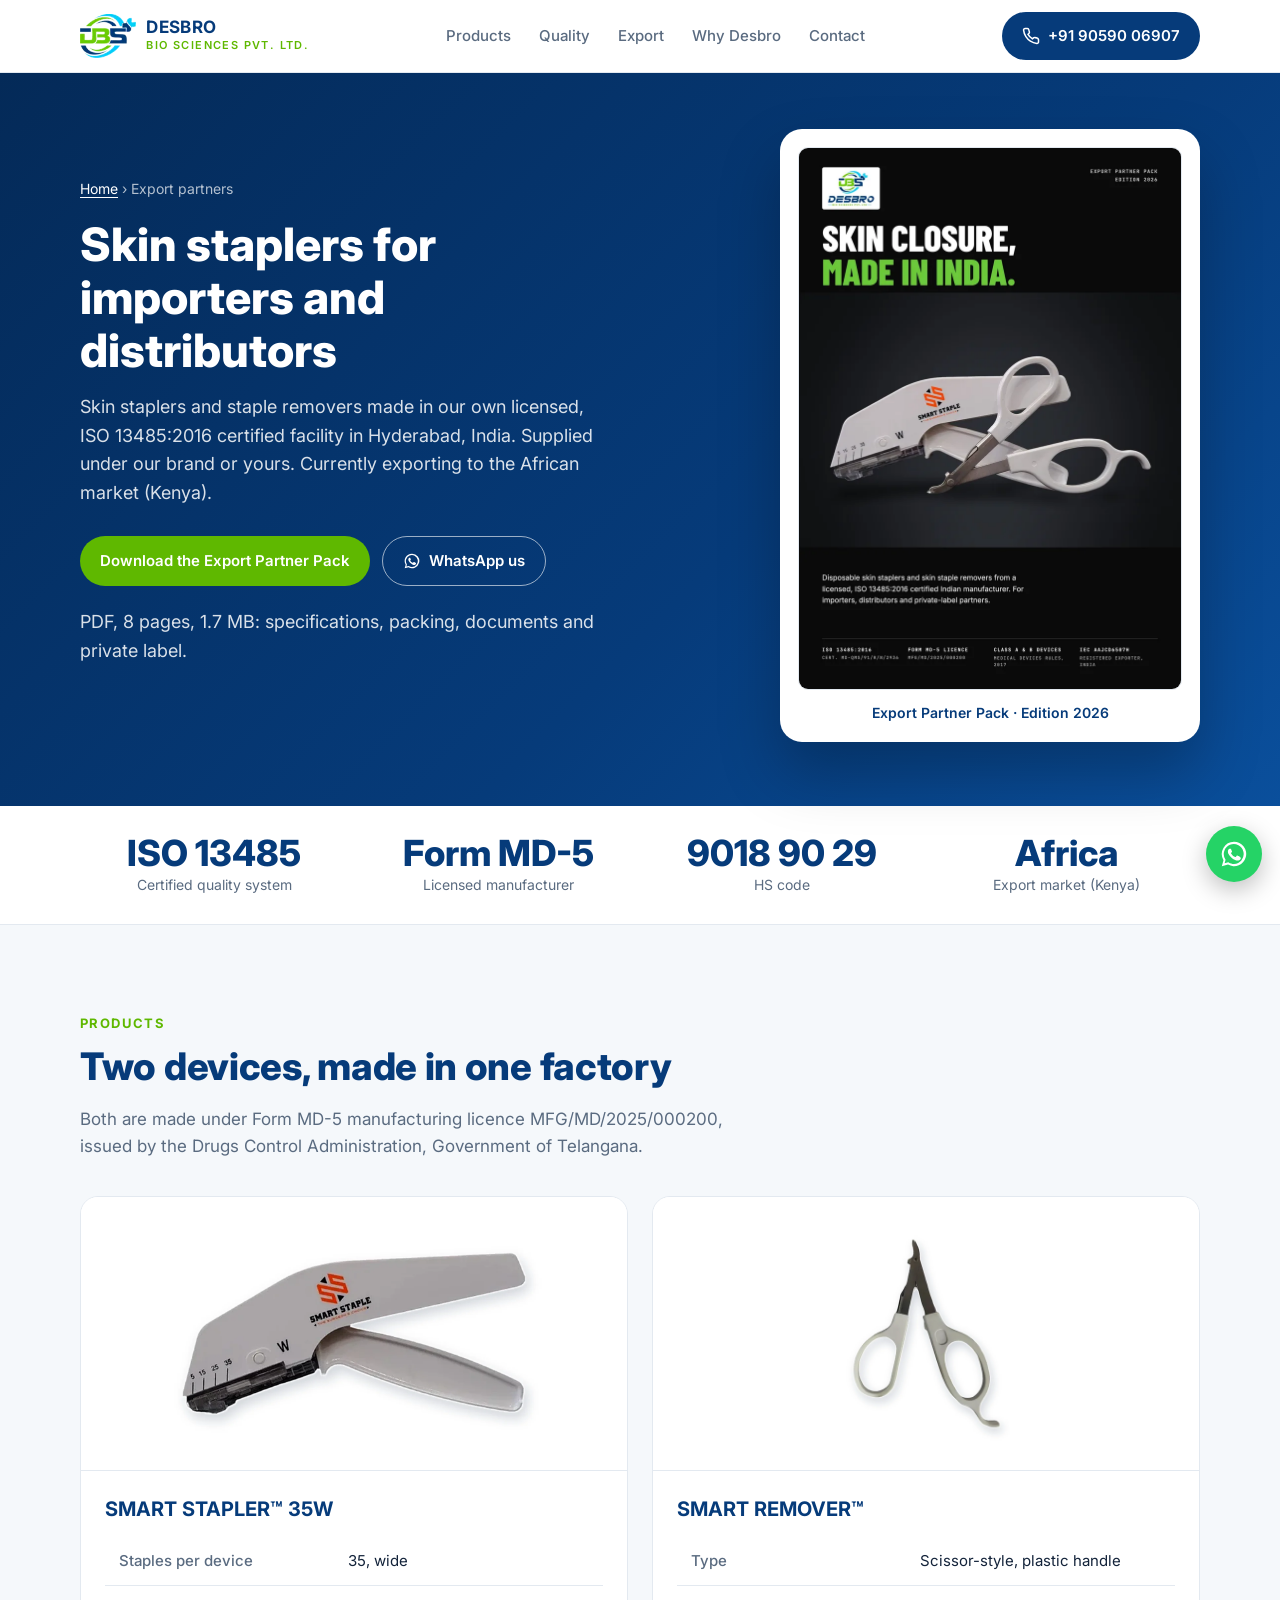
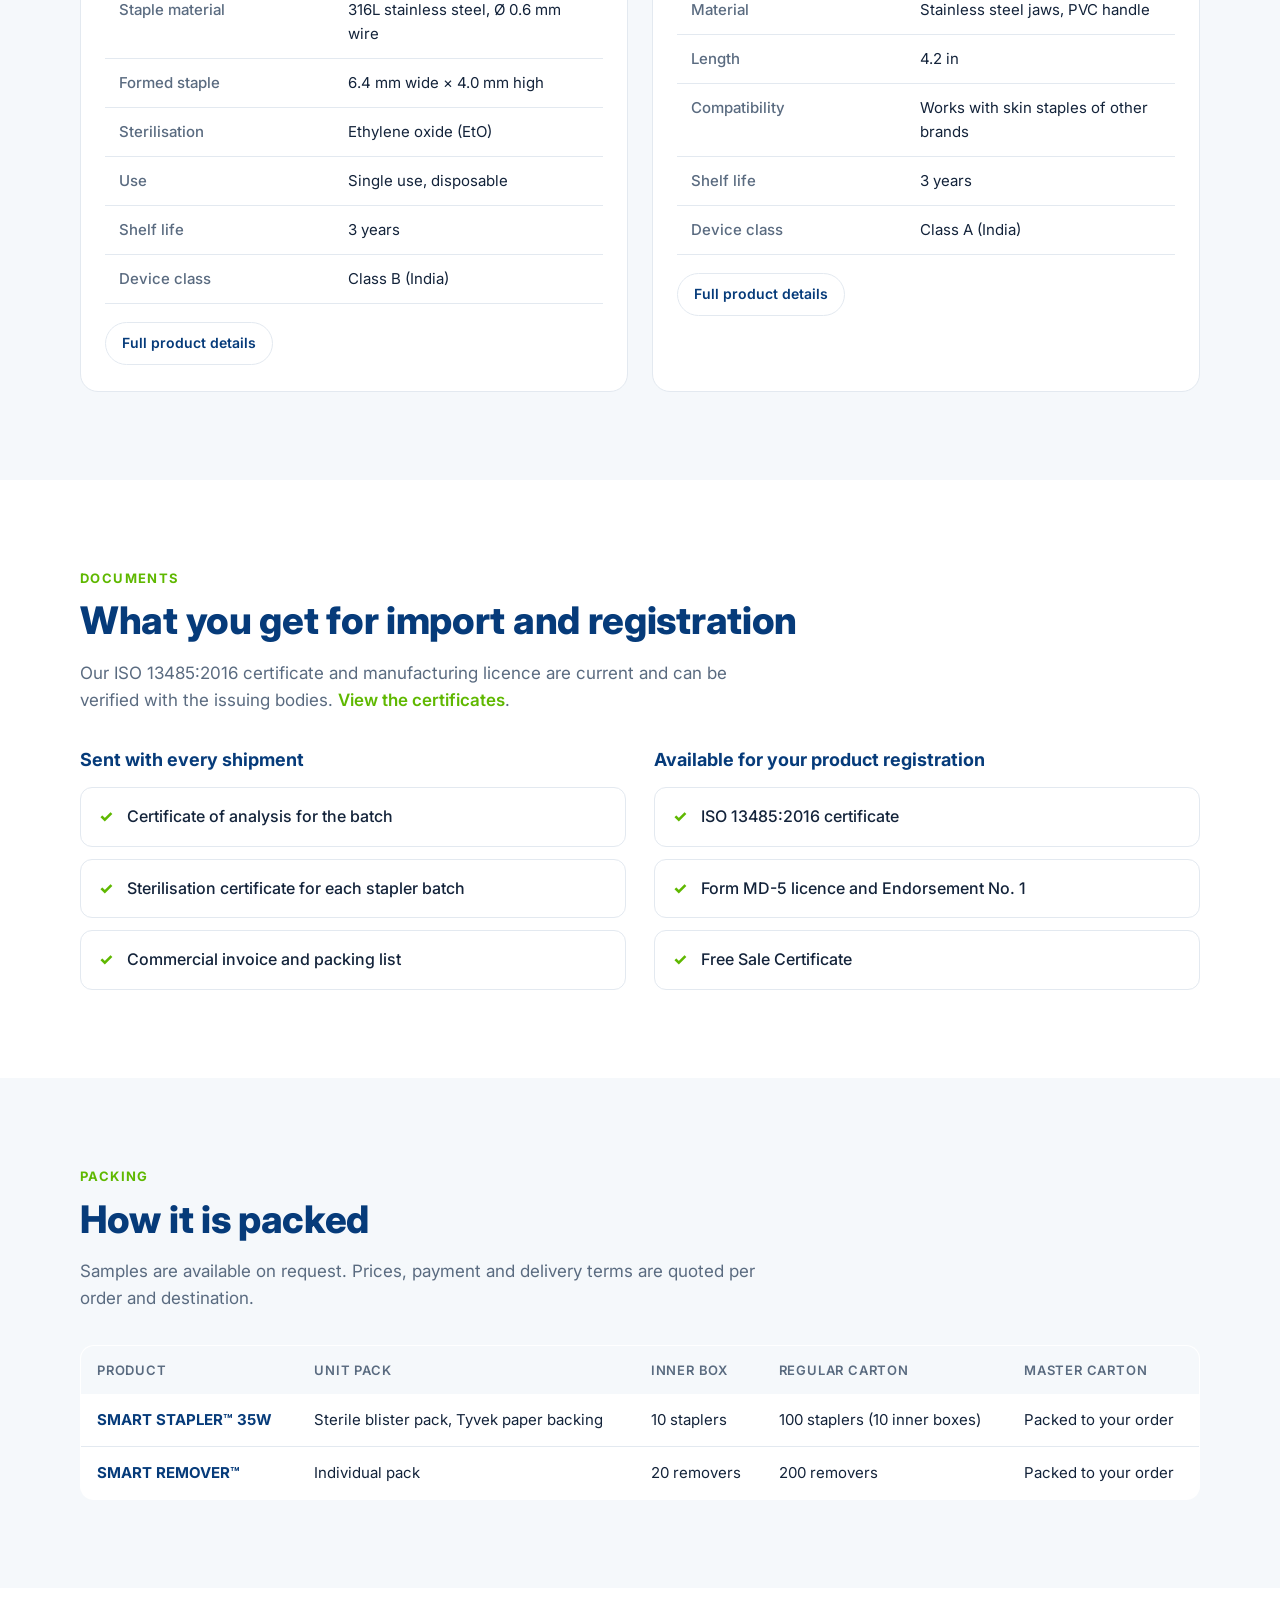
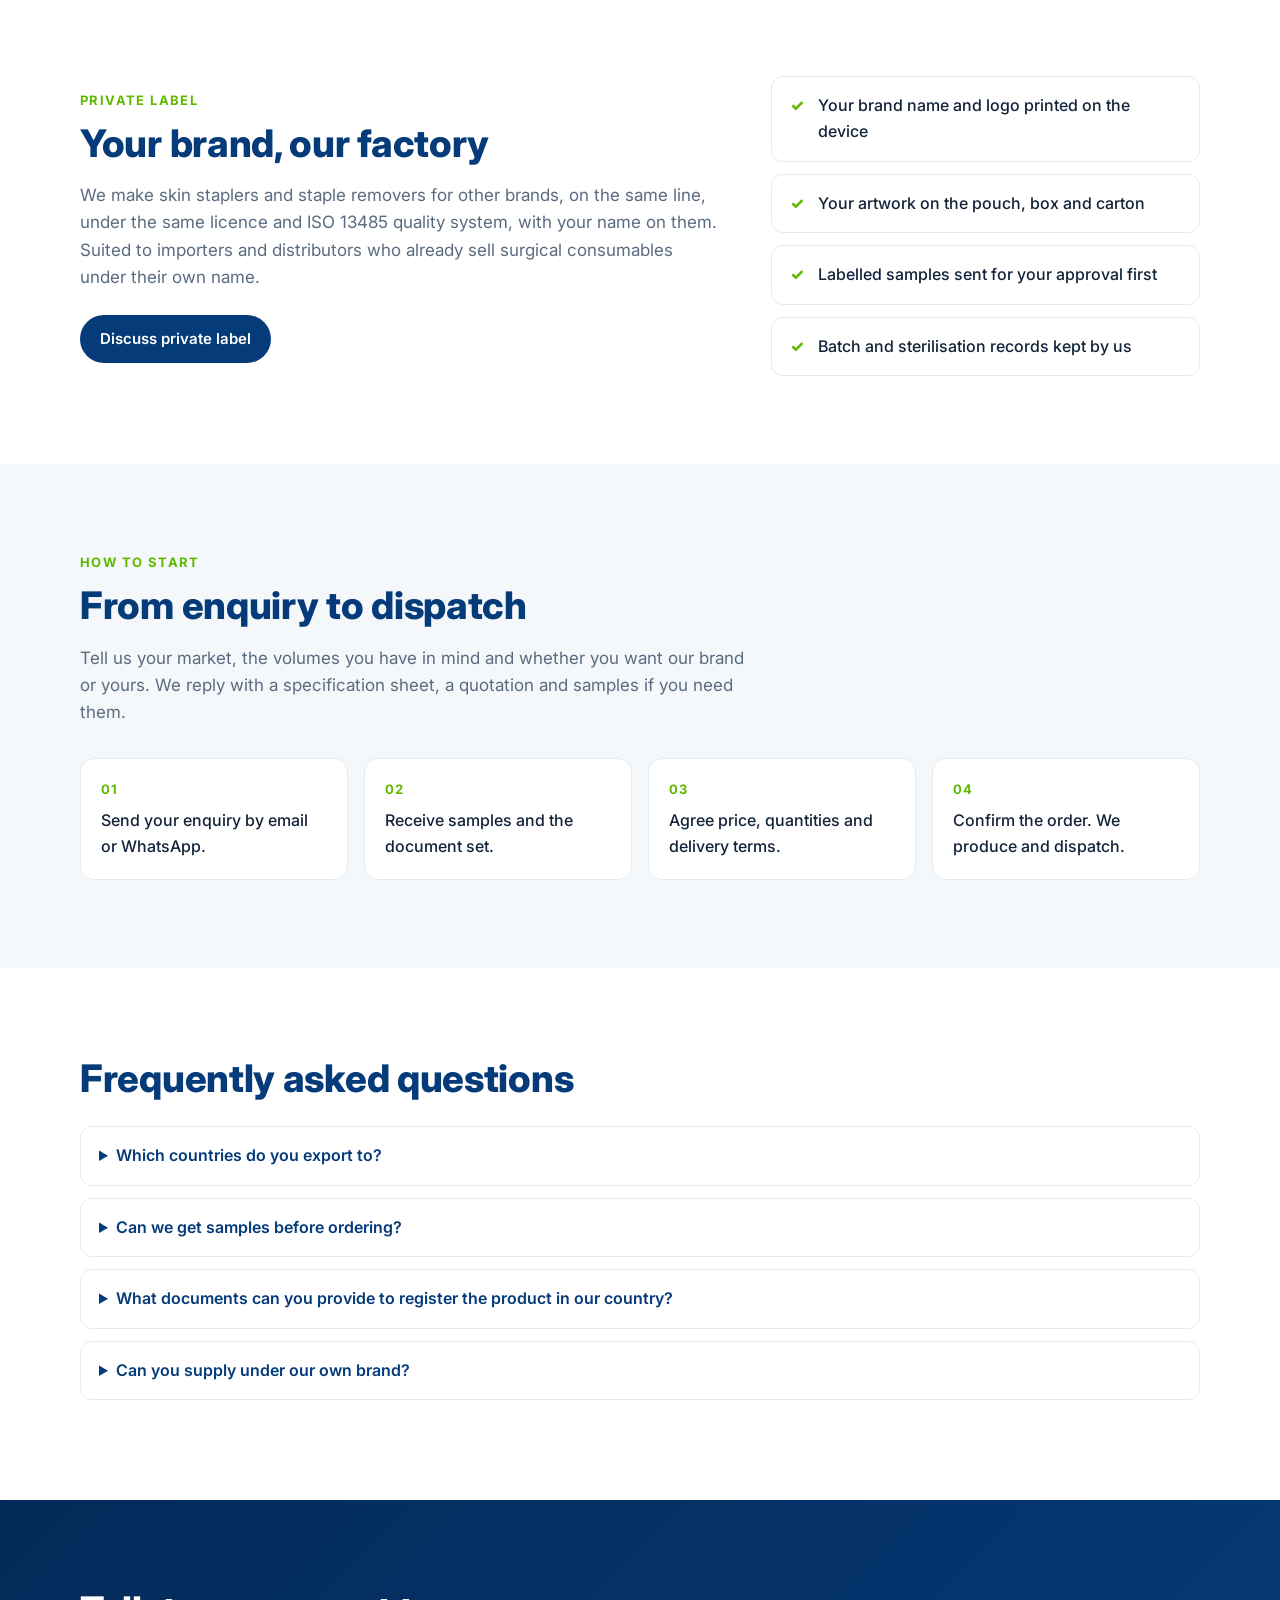
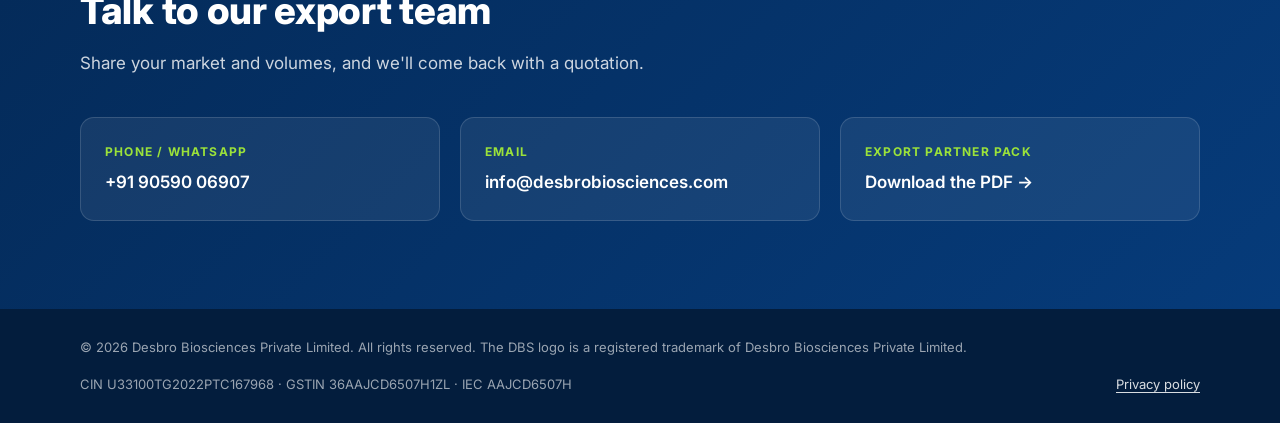
==== commit 9432d7c8: "Remove remover sterility mentions, fix stretched pack cover on mobile, add back-to-top button - Remo" ====
--- a/export/index.html
+++ b/export/index.html
@@ -25,7 +25,7 @@
 .x-dl{display:flex;gap:18px;align-items:center;margin-top:22px;font-size:14px;color:rgba(255,255,255,.7)}
 .x-cover{background:#fff;border-radius:22px;padding:18px;box-shadow:0 30px 60px rgba(0,0,0,.25);display:block;max-width:420px;justify-self:end;transition:transform .2s}
 .x-cover:hover{transform:translateY(-3px)}
-.x-cover img{border-radius:10px;border:1px solid var(--line);width:100%}
+.x-cover img{border-radius:10px;border:1px solid var(--line);width:100%;height:auto;aspect-ratio:384/543}
 .x-cover span{display:block;text-align:center;font-size:14px;font-weight:600;color:var(--navy);padding-top:12px}
 .stats.x-facts span{display:block}
 .x-pspec{margin-top:6px}
@@ -116,7 +116,6 @@
             <tr><th>Type</th><td>Scissor-style, plastic handle</td></tr>
             <tr><th>Material</th><td>Stainless steel jaws, PVC handle</td></tr>
             <tr><th>Length</th><td>4.2 in</td></tr>
-            <tr><th>Sterility</th><td>Non-sterile (sterilisation on request)</td></tr>
             <tr><th>Compatibility</th><td>Works with skin staples of other brands</td></tr>
             <tr><th>Shelf life</th><td>3 years</td></tr>
             <tr><th>Device class</th><td>Class A (India)</td></tr>
@@ -207,7 +206,6 @@
       <details><summary>Which countries do you export to?</summary><p>We export to the African market, currently to Kenya. We welcome enquiries from importers and distributors in other markets. Tell us your country and requirements.</p></details>
       <details><summary>Can we get samples before ordering?</summary><p>Yes. Samples are available on request, along with the document set for evaluation.</p></details>
       <details><summary>What documents can you provide to register the product in our country?</summary><p>Copies of our ISO 13485:2016 certificate, Form MD-5 manufacturing licence and endorsement, and a Free Sale Certificate. A certificate of analysis and a sterilisation certificate are sent with every stapler batch.</p></details>
-      <details><summary>Is the staple remover sterile?</summary><p>The SMART REMOVER™ is supplied non-sterile as standard. Sterilisation can be done on request.</p></details>
       <details><summary>Can you supply under our own brand?</summary><p>Yes. We print your brand and logo on the device and your artwork on the pouch, box and carton. Manufacturer details stay on the label as the regulations require.</p></details>
     </div>
   </div>
--- a/style.css
+++ b/style.css
@@ -84,6 +84,11 @@
 .legal a{color:var(--green);font-weight:600}
 .wa{position:fixed;right:18px;bottom:18px;width:56px;height:56px;border-radius:50%;background:#25d366;display:flex;align-items:center;justify-content:center;box-shadow:0 8px 24px rgba(0,0,0,.25);z-index:30}
 .wa svg{width:30px;height:30px;fill:#fff}
+.totop{position:fixed;right:24px;bottom:86px;width:44px;height:44px;border-radius:50%;border:0;background:var(--navy);color:#fff;display:flex;align-items:center;justify-content:center;box-shadow:0 6px 18px rgba(0,0,0,.2);z-index:29;cursor:pointer;opacity:0;visibility:hidden;transform:translateY(8px);transition:opacity .2s,transform .2s,visibility .2s}
+.totop.show{opacity:1;visibility:visible;transform:none}
+.totop svg{width:22px;height:22px}
+.totop:focus-visible{outline:3px solid var(--green);outline-offset:3px}
+body.nav-open .totop{display:none}
 .hero{position:relative}
 #fx{position:absolute;inset:0;width:100%;height:100%;display:block;pointer-events:none}
 .hero .wrap{position:relative;z-index:1}
@@ -237,6 +242,7 @@
   .hq{display:flex;align-items:center;gap:8px;margin-left:auto}
   .links .nav-mail{display:block}
   .wa{width:52px;height:52px;right:16px;bottom:16px}
+  .totop{right:20px;bottom:80px}
   .wa svg{width:28px;height:28px}
 }
 @media(max-width:400px){
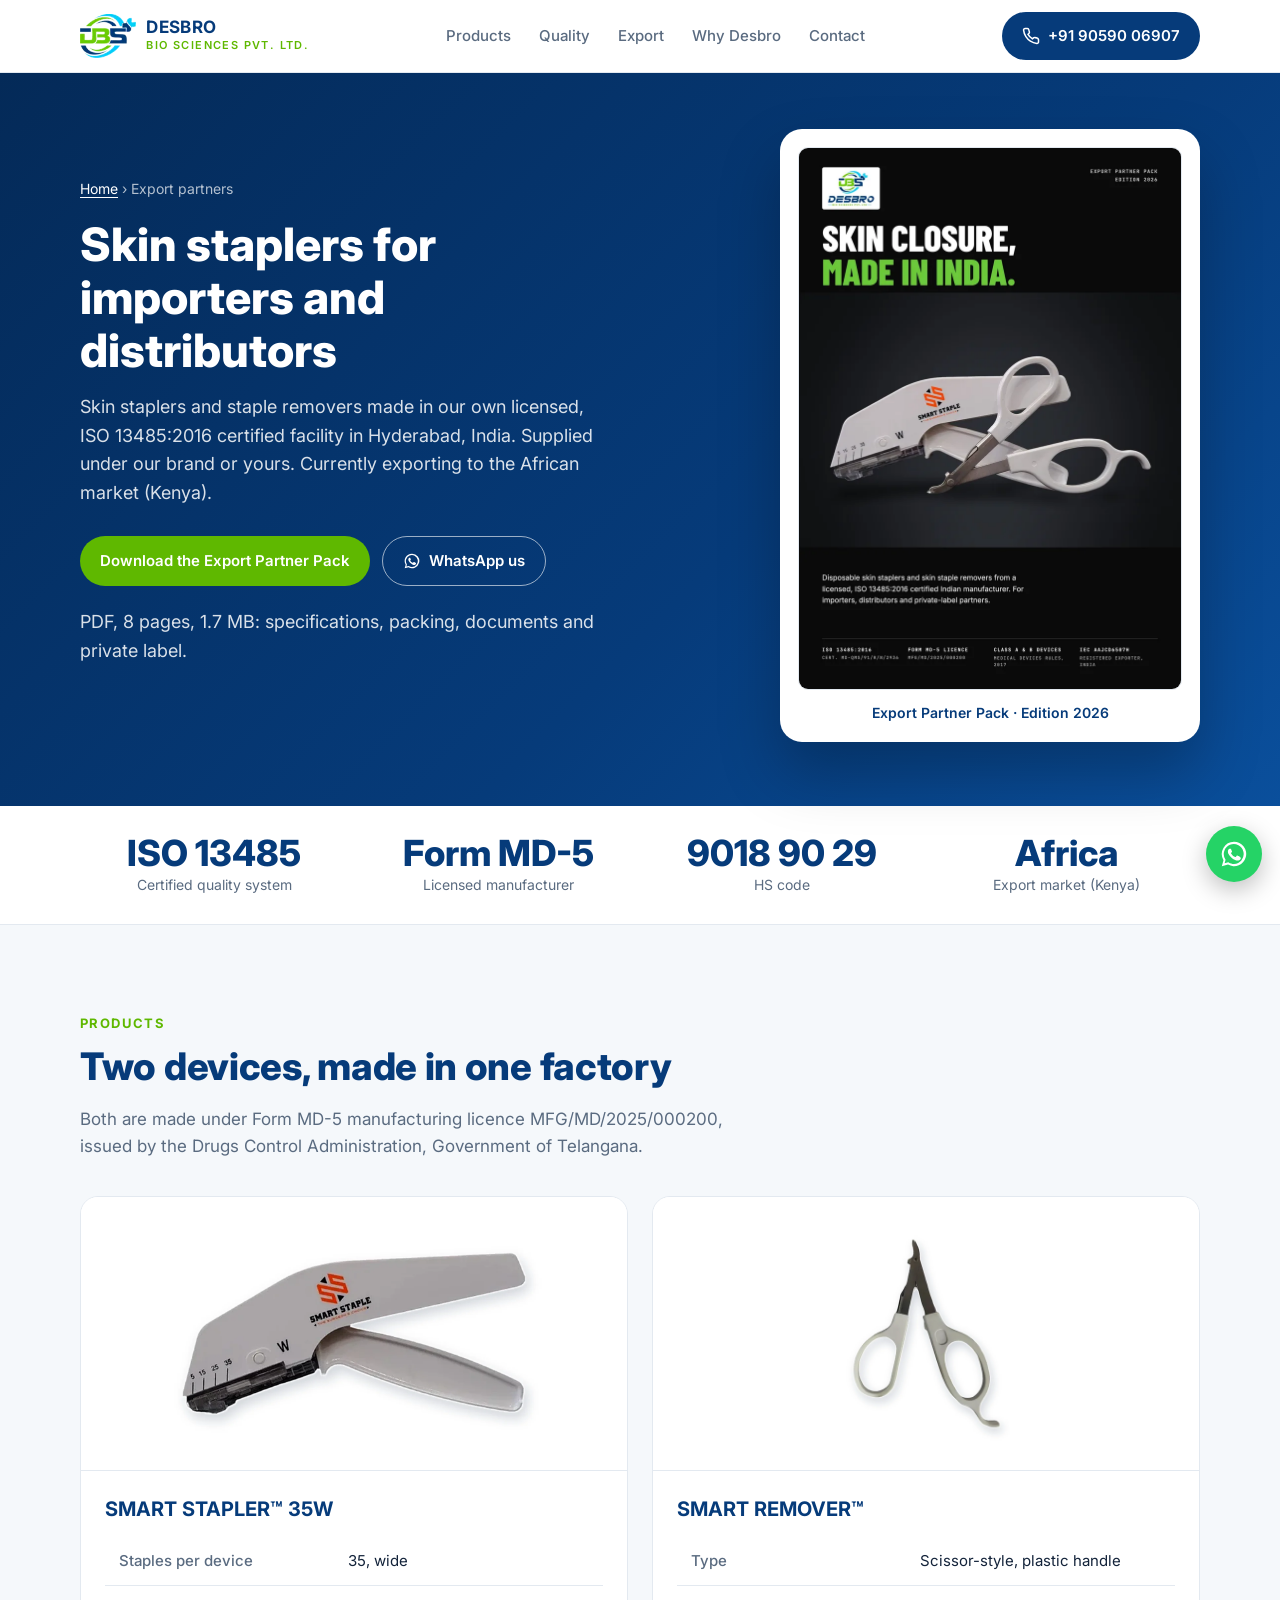
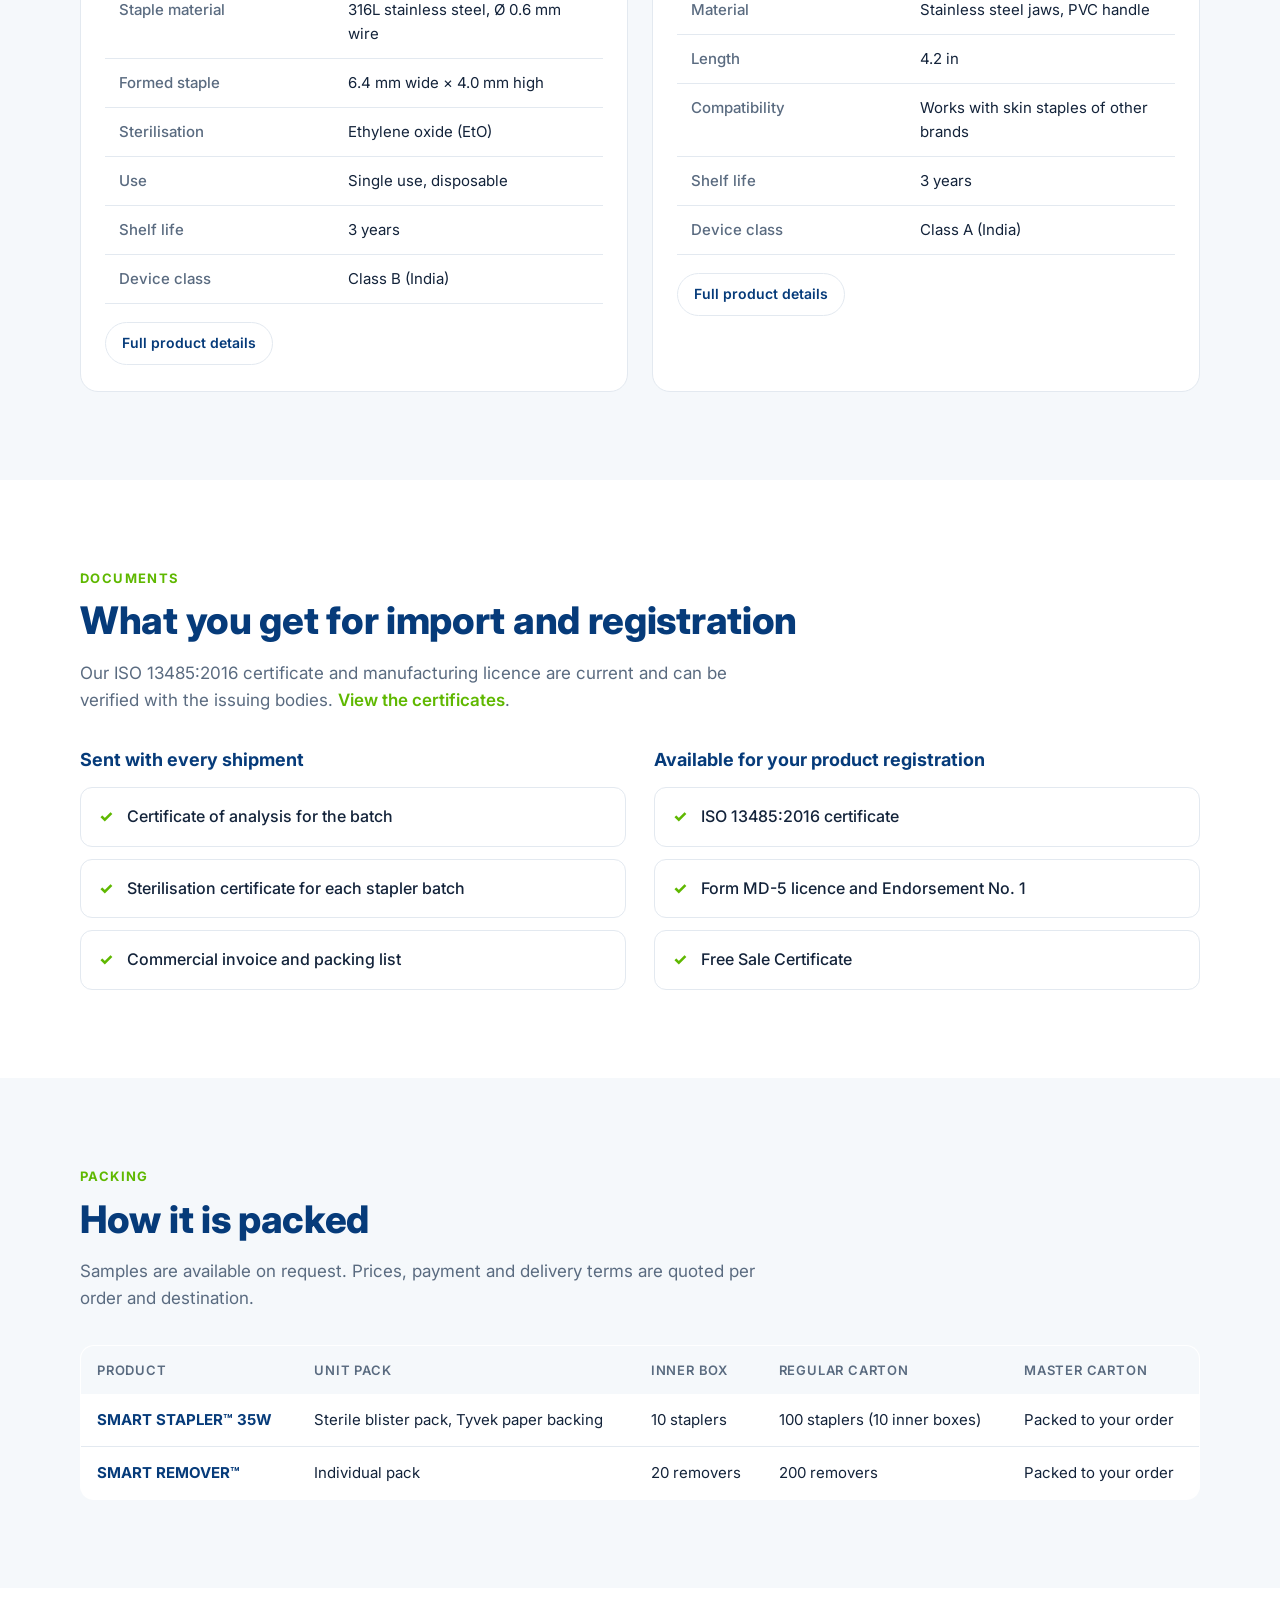
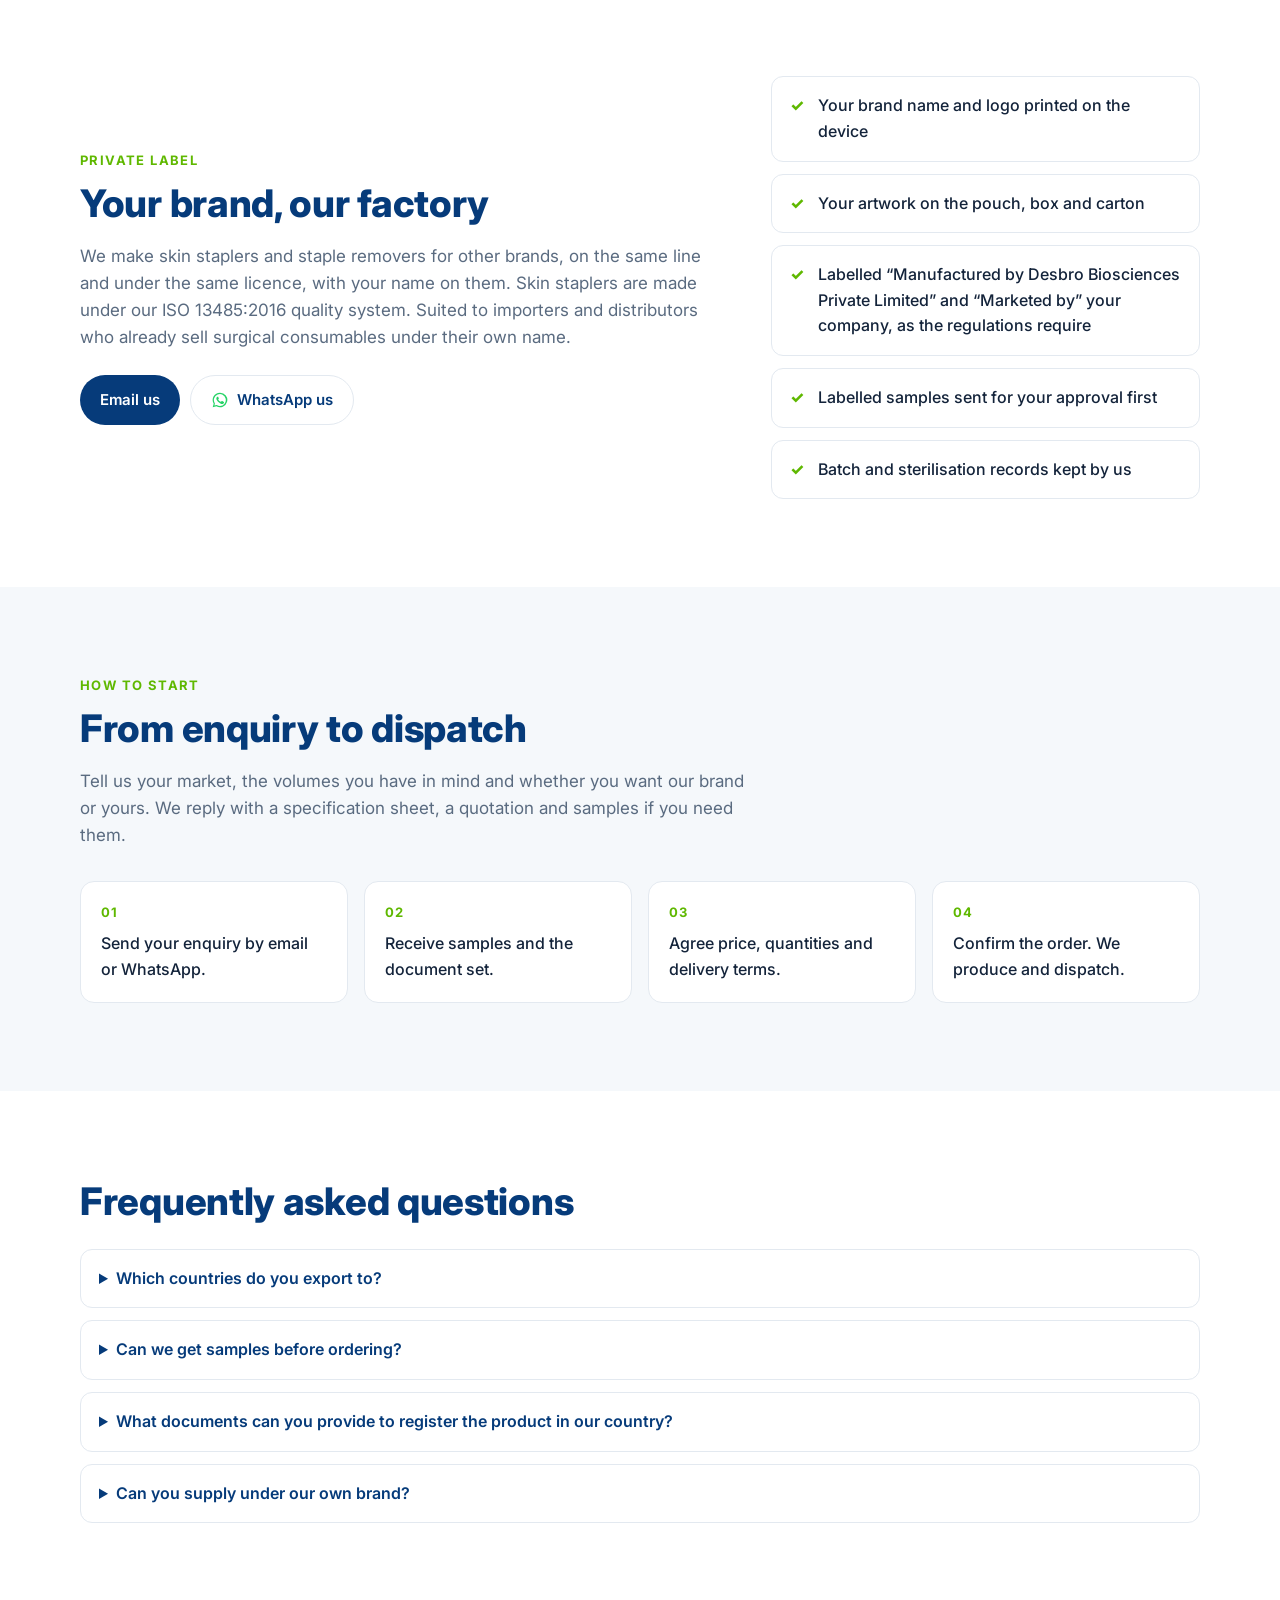
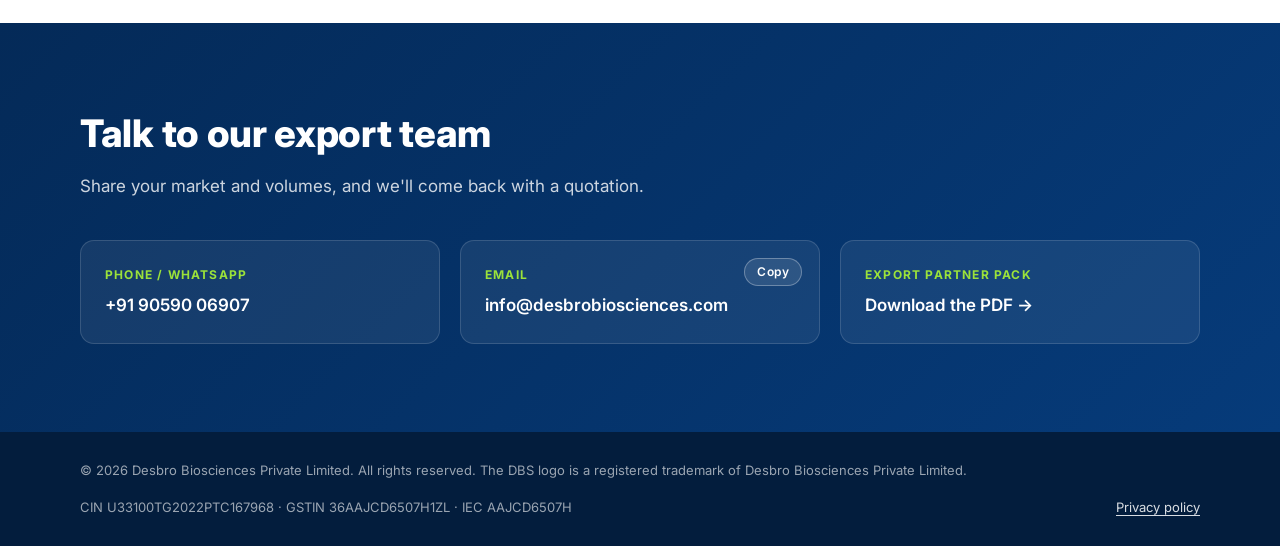
==== commit 8e6cf46f: "Show private label section with labelling line; email + WhatsApp buttons; 'WhatsApp us' everywhere -" ====
--- a/export/index.html
+++ b/export/index.html
@@ -42,7 +42,7 @@
 .x-steps li{border:1px solid var(--line);border-radius:14px;padding:20px;background:#fff;counter-increment:s;color:var(--ink);font-weight:500}
 .x-steps li::before{content:"0" counter(s);display:block;font-size:13px;font-weight:700;letter-spacing:1px;color:var(--green);margin-bottom:8px}
 .x-link{color:var(--green);font-weight:600}
-@media(max-width:860px){.x-steps{grid-template-columns:1fr 1fr}.x-cover{justify-self:start;max-width:320px}}
+@media(max-width:860px){.x-steps{grid-template-columns:1fr 1fr}.x-cover{justify-self:center;max-width:320px}}
 @media(max-width:760px){.x-cover{max-width:230px;padding:10px;border-radius:16px}.x-cover span{font-size:12px;padding-top:8px}.x-two{grid-template-columns:1fr}
  .x-pack thead{display:none}.x-pack,.x-pack tbody,.x-pack tr,.x-pack th,.x-pack td{display:block;width:100%}
  .x-pack tr{padding:14px 16px;border-bottom:1px solid var(--line)}.x-pack th,.x-pack td{border:0;padding:2px 0}
@@ -173,12 +173,13 @@
     <div>
       <div class="eyebrow">Private label</div>
       <h2>Your brand, our factory</h2>
-      <p class="lead">We make skin staplers and staple removers for other brands, on the same line, under the same licence and ISO 13485 quality system, with your name on them. Suited to importers and distributors who already sell surgical consumables under their own name.</p>
-      <a class="btn btn-p" href="mailto:info@desbrobiosciences.com?subject=Private%20label%20enquiry">Discuss private label</a>
+      <p class="lead">We make skin staplers and staple removers for other brands, on the same line and under the same licence, with your name on them. Skin staplers are made under our ISO 13485:2016 quality system. Suited to importers and distributors who already sell surgical consumables under their own name.</p>
+      <div class="pact"><a class="btn btn-p" href="mailto:info@desbrobiosciences.com?subject=Private%20label%20enquiry">Email us</a><a class="btn btn-l" href="https://wa.me/919059006907?text=Hi%2C%20I%27m%20interested%20in%20private%20label%20skin%20staplers%2Fremovers%20from%20Desbro." target="_blank" rel="noopener"><svg class="wai" viewBox="0 0 32 32" fill="currentColor" aria-hidden="true"><path d="M16 3a13 13 0 0 0-11.2 19.6L3 29l6.6-1.7A13 13 0 1 0 16 3zm0 23.6c-2 0-4-.6-5.7-1.6l-.4-.2-3.9 1 1-3.8-.3-.4A10.6 10.6 0 1 1 16 26.6zm5.8-7.9c-.3-.2-1.9-.9-2.2-1-.3-.1-.5-.2-.7.2l-1 1.2c-.2.2-.4.2-.7.1a8.7 8.7 0 0 1-4.3-3.8c-.3-.6.3-.5 1-1.7.1-.2 0-.4 0-.5l-1-2.4c-.3-.6-.5-.5-.7-.5h-.6c-.2 0-.6.1-.9.4-.3.3-1.2 1.1-1.2 2.8s1.2 3.2 1.4 3.5c.2.2 2.4 3.7 5.8 5.1 2.2.9 3 1 4.1.8.7-.1 1.9-.8 2.2-1.5.3-.7.3-1.4.2-1.5l-.6-.4z"/></svg>WhatsApp us</a></div>
     </div>
     <ul class="ticks">
       <li>Your brand name and logo printed on the device</li>
       <li>Your artwork on the pouch, box and carton</li>
+      <li>Labelled &ldquo;Manufactured by Desbro Biosciences Private Limited&rdquo; and &ldquo;Marketed by&rdquo; your company, as the regulations require</li>
       <li>Labelled samples sent for your approval first</li>
       <li>Batch and sterilisation records kept by us</li>
     </ul>
@@ -234,5 +235,6 @@
 <a class="wa" href="https://wa.me/919059006907?text=Hi%2C%20I%27m%20an%20importer%2Fdistributor%20interested%20in%20Desbro%20skin%20staplers%20for%20export." target="_blank" rel="noopener" aria-label="Chat on WhatsApp"><svg viewBox="0 0 32 32"><path d="M16 3a13 13 0 0 0-11.2 19.6L3 29l6.6-1.7A13 13 0 1 0 16 3zm0 23.6c-2 0-4-.6-5.7-1.6l-.4-.2-3.9 1 1-3.8-.3-.4A10.6 10.6 0 1 1 16 26.6zm5.8-7.9c-.3-.2-1.9-.9-2.2-1-.3-.1-.5-.2-.7.2l-1 1.2c-.2.2-.4.2-.7.1a8.7 8.7 0 0 1-4.3-3.8c-.3-.6.3-.5 1-1.7.1-.2 0-.4 0-.5l-1-2.4c-.3-.6-.5-.5-.7-.5h-.6c-.2 0-.6.1-.9.4-.3.3-1.2 1.1-1.2 2.8s1.2 3.2 1.4 3.5c.2.2 2.4 3.7 5.8 5.1 2.2.9 3 1 4.1.8.7-.1 1.9-.8 2.2-1.5.3-.7.3-1.4.2-1.5l-.6-.4z"/></svg></a>
 <script>document.getElementById('y').textContent=new Date().getFullYear();</script>
 <script src="/site.js" defer></script>
+<script src="/analytics.js" defer></script>
 </body>
 </html>
--- a/style.css
+++ b/style.css
@@ -71,7 +71,11 @@
 .citem small{display:block;font-size:12px;letter-spacing:1.2px;text-transform:uppercase;color:#9be23a;font-weight:700;margin-bottom:8px}
 .citem b{font-size:17px;font-weight:600;word-break:break-word}
 .citem p{font-size:15px;color:rgba(255,255,255,.85)}
+.citem-wrap{position:relative;display:grid}.citem-wrap>.citem{height:100%}
+.copy-btn{position:absolute;top:18px;right:18px;font:600 12px/1 Inter,system-ui,sans-serif;letter-spacing:.4px;color:#fff;background:rgba(255,255,255,.1);border:1px solid rgba(255,255,255,.3);border-radius:999px;padding:7px 12px;cursor:pointer;transition:.2s}
+.copy-btn:hover{background:rgba(255,255,255,.2)}.copy-btn:focus-visible{outline:2px solid #9be23a;outline-offset:2px}.copy-btn.done{background:#5fb800;border-color:#5fb800}
 @media(max-width:860px){.cgrid{grid-template-columns:1fr}}
+@media(max-width:380px){a.citem[href^="mailto:"] b{font-size:15px}}
 footer{background:#031d3d;color:rgba(255,255,255,.6);font-size:13px;padding:28px 0}
 footer .wrap{display:flex;justify-content:space-between;gap:16px;flex-wrap:wrap}
 footer a{color:rgba(255,255,255,.85);text-decoration:underline;text-underline-offset:3px}
@@ -134,6 +138,7 @@
 .soft .why div{background:#fff}
 .oem{display:grid;grid-template-columns:1.2fr .8fr;gap:48px;align-items:center}
 .oem .lead{margin-bottom:24px}
+.oem .pact{margin-top:0}
 .oem-link{margin-top:16px;font-size:15px}
 .oem-link a{color:var(--green);font-weight:600}
 .ticks{list-style:none;display:grid;gap:12px}
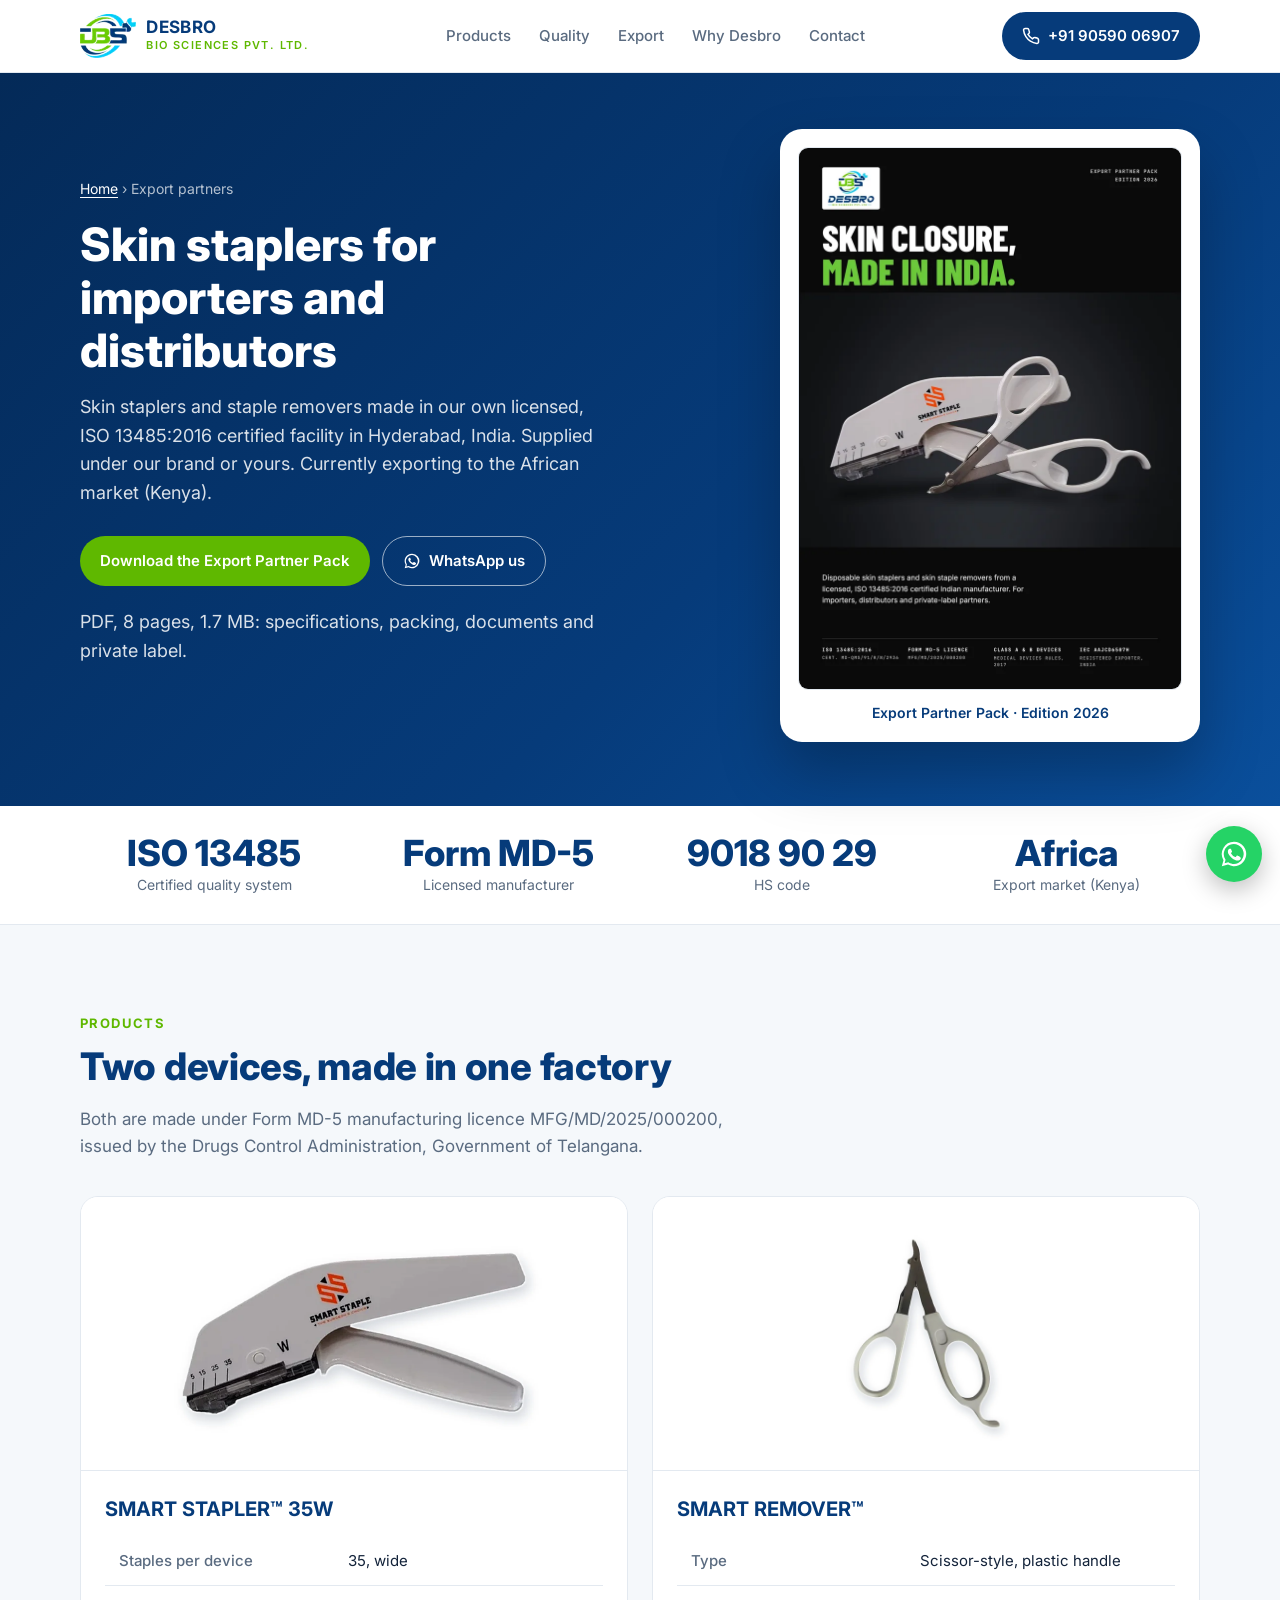
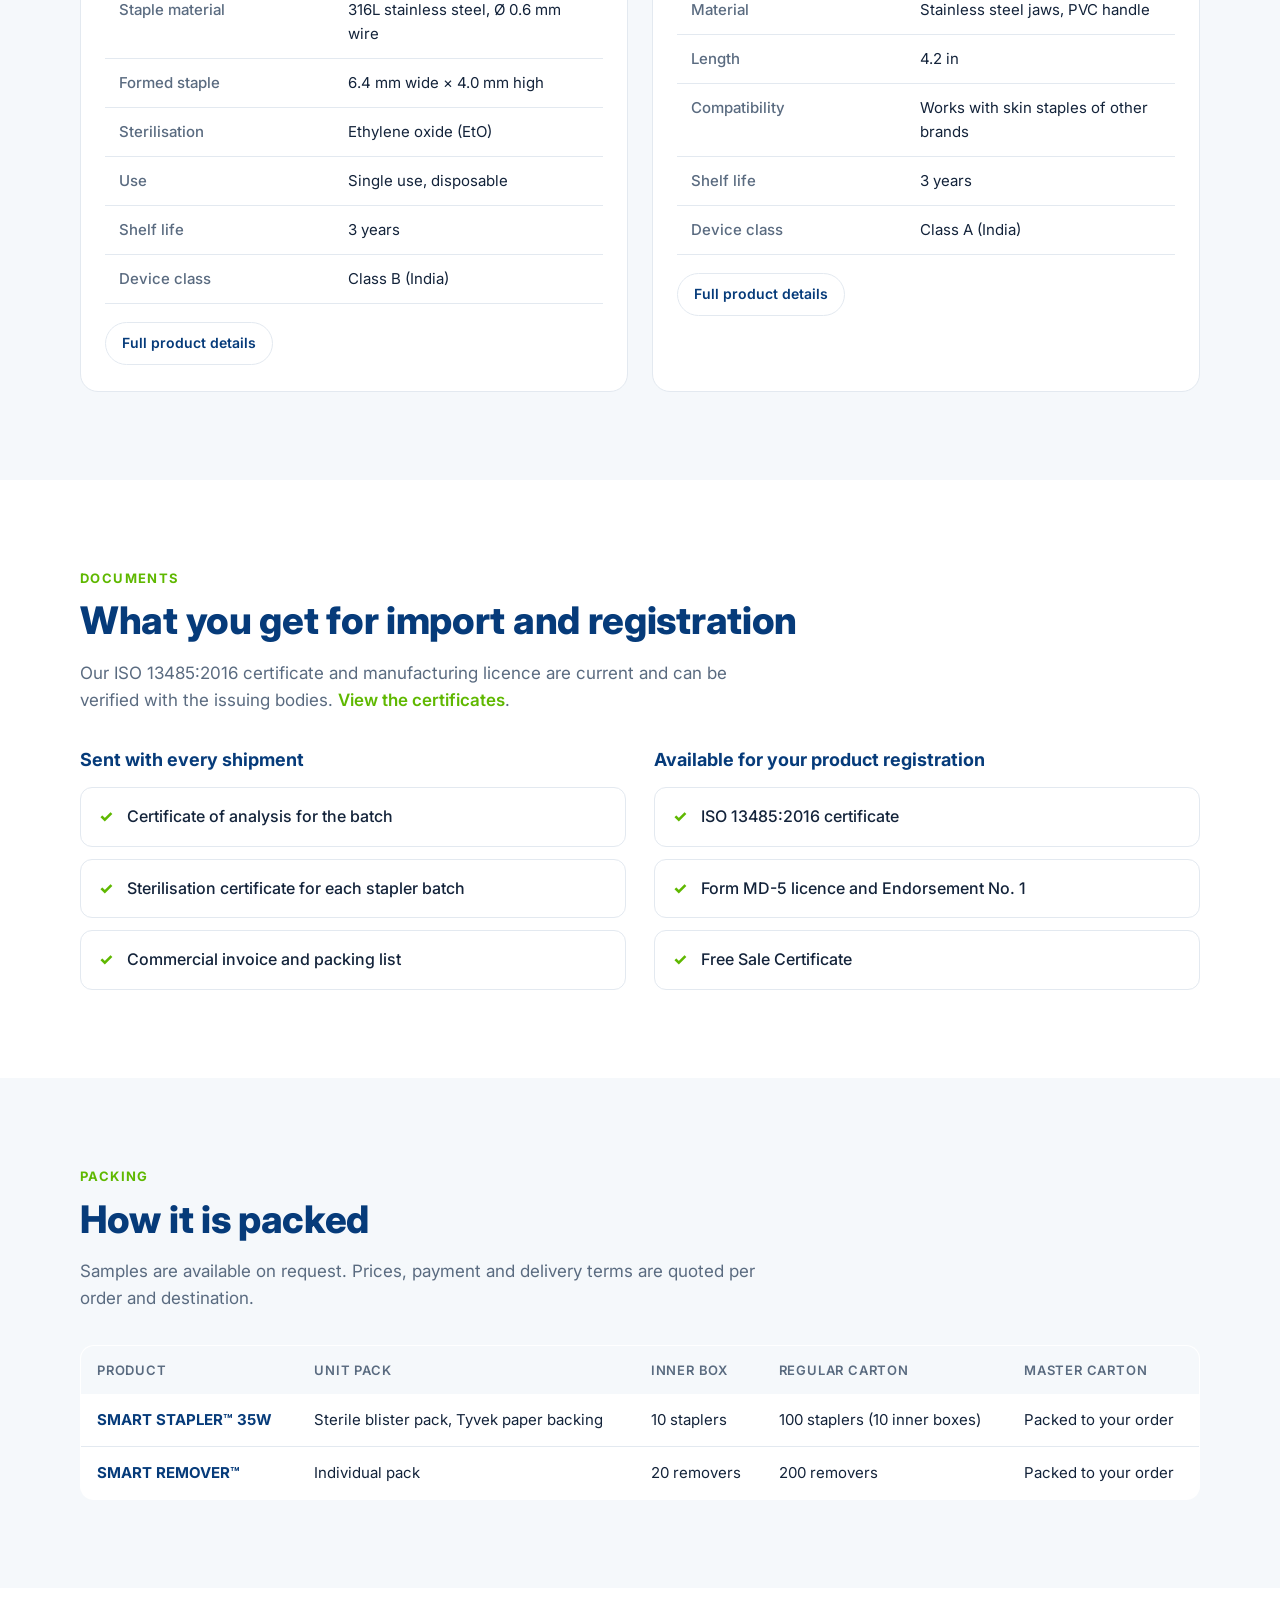
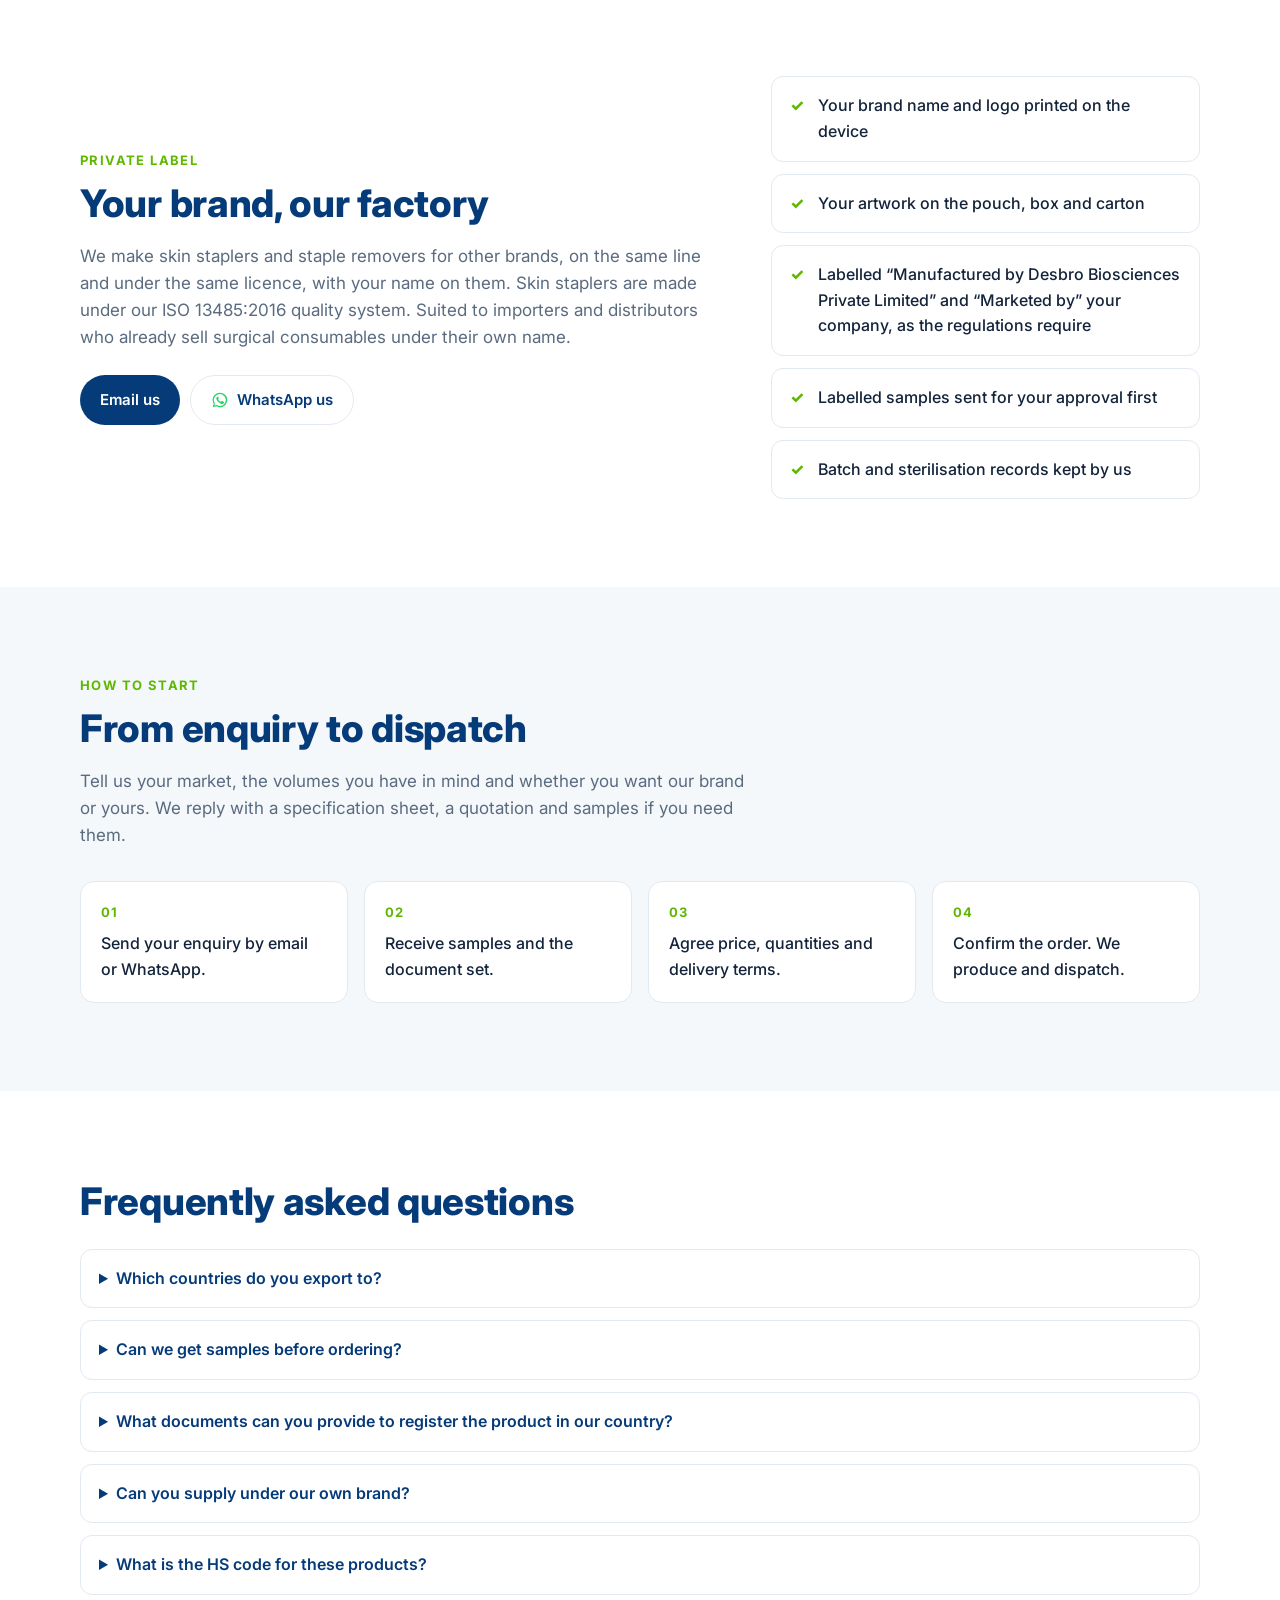
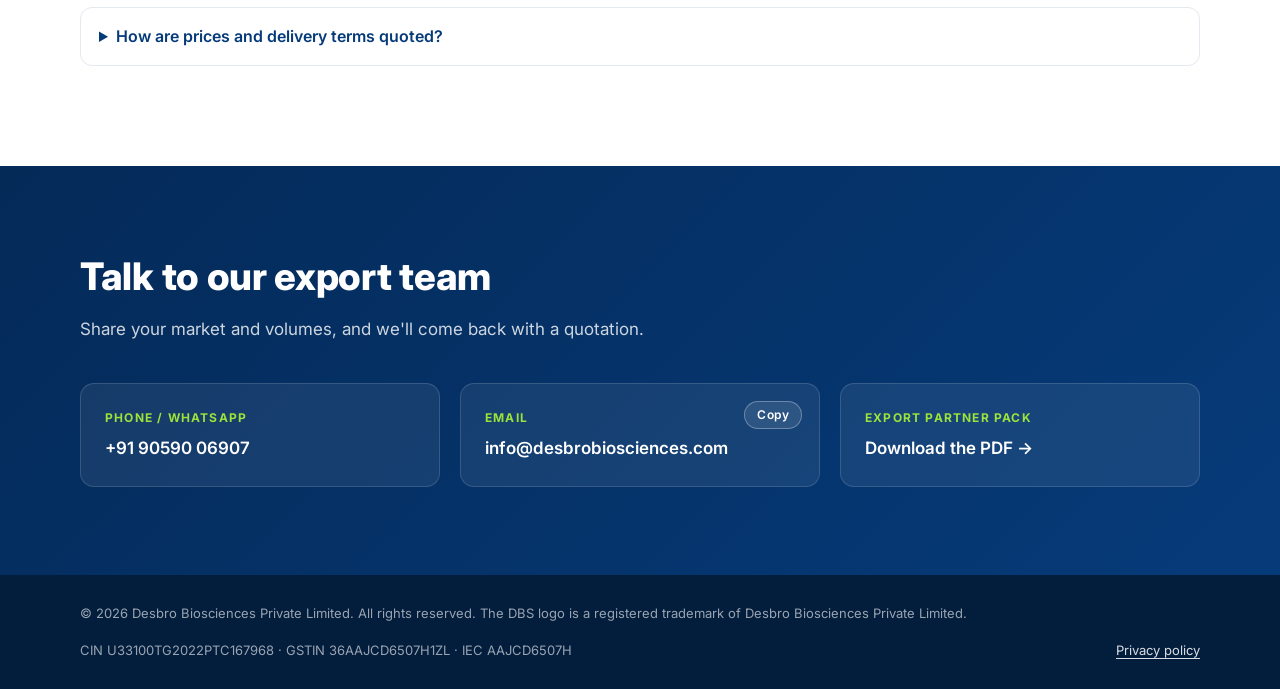
==== commit 859b9dc0: "SEO: buyer-led metadata, Product/FAQ structured data - Rewrite titles and meta descriptions to lead " ====
--- a/export/index.html
+++ b/export/index.html
@@ -3,8 +3,8 @@
 <head>
 <meta charset="utf-8">
 <meta name="viewport" content="width=device-width, initial-scale=1">
-<title>Skin Stapler Exporter from India | Export Partners | Desbro Biosciences</title>
-<meta name="description" content="Skin staplers and skin staple removers for importers and distributors, from a licensed, ISO 13485:2016 certified manufacturer in Hyderabad, India. Specifications, packing, export documents and private label.">
+<title>Skin Stapler Exporter India | Private Label &amp; OEM | Desbro</title>
+<meta name="description" content="Disposable skin staplers and staple removers for importers from a Form MD-5 licensed, ISO 13485:2016 certified Indian manufacturer. Samples on request.">
 <link rel="canonical" href="https://desbrobiosciences.com/export/">
 <meta property="og:title" content="Export partners | Desbro Biosciences">
 <meta property="og:description" content="Skin staplers and staple removers from a licensed, ISO 13485:2016 certified Indian manufacturer. Download the Export Partner Pack.">
@@ -19,6 +19,7 @@
 <link rel="preconnect" href="https://fonts.gstatic.com" crossorigin>
 <link href="https://fonts.googleapis.com/css2?family=Inter:wght@400;500;600;700;800&display=swap" rel="stylesheet">
 <link rel="stylesheet" href="/style.css">
+<script type="application/ld+json">{"@context":"https://schema.org","@type":"FAQPage","@id":"https://desbrobiosciences.com/export/#faq","mainEntity":[{"@type":"Question","name":"Which countries do you export to?","acceptedAnswer":{"@type":"Answer","text":"We export to the African market, currently to Kenya. We welcome enquiries from importers and distributors in other markets. Tell us your country and requirements."}},{"@type":"Question","name":"Can we get samples before ordering?","acceptedAnswer":{"@type":"Answer","text":"Yes. Samples are available on request, along with the document set for evaluation."}},{"@type":"Question","name":"What documents can you provide to register the product in our country?","acceptedAnswer":{"@type":"Answer","text":"Copies of our ISO 13485:2016 certificate, Form MD-5 manufacturing licence and endorsement, and a Free Sale Certificate. A certificate of analysis and a sterilisation certificate are sent with every stapler batch."}},{"@type":"Question","name":"Can you supply under our own brand?","acceptedAnswer":{"@type":"Answer","text":"Yes. We print your brand and logo on the device and your artwork on the pouch, box and carton. Manufacturer details stay on the label as the regulations require."}},{"@type":"Question","name":"What is the HS code for these products?","acceptedAnswer":{"@type":"Answer","text":"9018 90 29, for both the skin stapler and the skin staple remover."}},{"@type":"Question","name":"How are prices and delivery terms quoted?","acceptedAnswer":{"@type":"Answer","text":"Prices, payment and delivery terms are quoted separately, per order and destination. Send us your market and the volumes you have in mind and we will reply with a specification sheet and a quotation."}}]}</script>
 <script type="application/ld+json">{"@context":"https://schema.org","@type":"BreadcrumbList","itemListElement":[{"@type":"ListItem","position":1,"name":"Home","item":"https://desbrobiosciences.com/"},{"@type":"ListItem","position":2,"name":"Export partners","item":"https://desbrobiosciences.com/export/"}]}</script>
 <style>
 /* Export page only */
@@ -208,6 +209,8 @@
       <details><summary>Can we get samples before ordering?</summary><p>Yes. Samples are available on request, along with the document set for evaluation.</p></details>
       <details><summary>What documents can you provide to register the product in our country?</summary><p>Copies of our ISO 13485:2016 certificate, Form MD-5 manufacturing licence and endorsement, and a Free Sale Certificate. A certificate of analysis and a sterilisation certificate are sent with every stapler batch.</p></details>
       <details><summary>Can you supply under our own brand?</summary><p>Yes. We print your brand and logo on the device and your artwork on the pouch, box and carton. Manufacturer details stay on the label as the regulations require.</p></details>
+      <details><summary>What is the HS code for these products?</summary><p>9018 90 29, for both the skin stapler and the skin staple remover.</p></details>
+      <details><summary>How are prices and delivery terms quoted?</summary><p>Prices, payment and delivery terms are quoted separately, per order and destination. Send us your market and the volumes you have in mind and we will reply with a specification sheet and a quotation.</p></details>
     </div>
   </div>
 </section>
--- a/style.css
+++ b/style.css
@@ -118,7 +118,7 @@
 .pcard p{color:var(--muted);flex:1}
 .pact{display:flex;gap:10px;flex-wrap:wrap;margin-top:18px}
 @media(max-width:760px){.pgrid{grid-template-columns:1fr}}
-.certs{display:grid;grid-template-columns:repeat(auto-fit,minmax(260px,1fr));gap:20px;margin-top:32px}
+.certs{display:grid;grid-template-columns:repeat(2,1fr);gap:20px;margin-top:32px}
 .cert{display:flex;gap:16px;border:1px solid var(--line);border-radius:16px;padding:22px}
 .seal{flex:none;width:48px;height:48px;border-radius:50%;background:linear-gradient(135deg,var(--green),var(--cyan));color:#fff;font-weight:800;display:flex;align-items:center;justify-content:center;font-size:20px}
 .cert h4{font-size:17px;color:var(--navy)}
@@ -171,6 +171,7 @@
 .spec{width:100%;border-collapse:collapse;font-size:15px}
 .spec th,.spec td{text-align:left;padding:12px 14px;border-bottom:1px solid var(--line);vertical-align:top}
 .spec th{width:40%;color:var(--muted);font-weight:500}
+.spec-dl{display:flex;flex-wrap:wrap;align-items:center;gap:12px 16px;margin-top:22px;font-size:14px;color:var(--muted)}
 .faq details{border:1px solid var(--line);border-radius:12px;padding:16px 18px;margin-bottom:12px;background:#fff}
 .faq summary{font-weight:600;color:var(--navy);cursor:pointer}
 .faq p{color:var(--muted);margin-top:10px}
